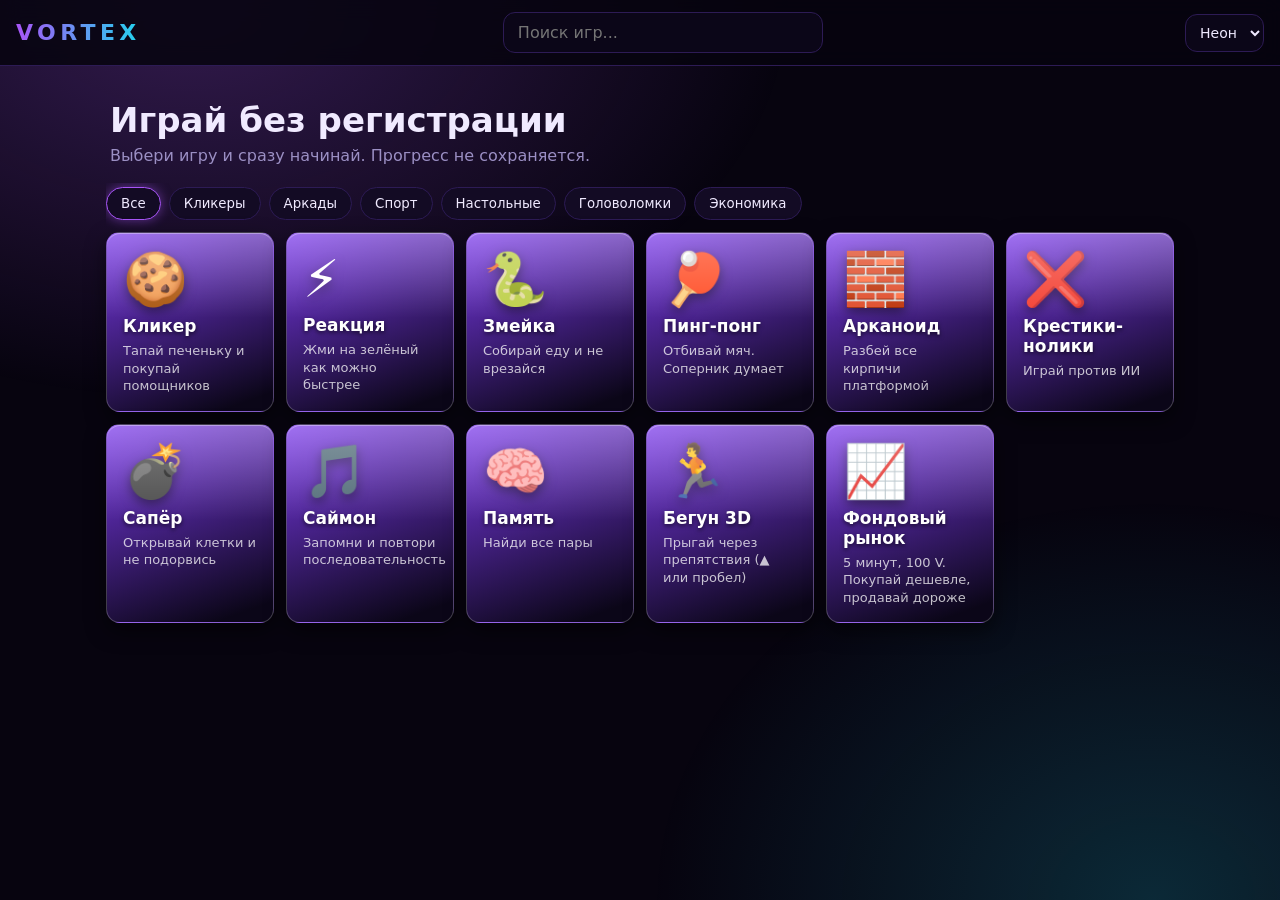
==== index.html @ 134f04fc "Add files via upload" ====
<!DOCTYPE html><html lang="ru"><head><meta charset="utf-8">
<meta name="viewport" content="width=device-width,initial-scale=1,viewport-fit=cover">
<meta name="theme-color" content="#07040f"><title>VORTEX Arcade — игры без регистрации</title>
<link rel="stylesheet" href="style.css"></head>
<body class="theme-neon">
<header class="top">
  <a href="#" class="logo">VORTEX</a>
  <input id="search" type="search" placeholder="Поиск игр..." autocomplete="off">
  <select id="theme" class="sel" title="Стиль"><option value="neon">Неон</option><option value="xbox">Xbox</option><option value="ps2">PS2</option></select>
</header>

<main id="home">
  <div class="hero"><h1>Играй без регистрации</h1><p>Выбери игру и сразу начинай. Прогресс не сохраняется.</p></div>
  <div id="chips" class="chips"></div>
  <div id="grid" class="grid"></div>
</main>

<main id="play" hidden>
  <div class="playbar">
    <a href="#" id="back" class="btn ghost">← Все игры</a>
    <h2 id="ptitle"></h2>
    <button id="fs" class="btn ghost" title="На весь экран">⛶</button>
  </div>
  <div id="stage" class="stage"></div>
</main>

<script src="games.js"></script>
<script src="app.js"></script>
</body></html>
---- style.css ----
:root{--bg:#07040f;--card:#130b24;--line:#2d1b55;--tx:#f0eaff;--mut:#9b8fc4;--p:#a855f7;--n:#22d3ee}
*{box-sizing:border-box;margin:0;font-family:system-ui,-apple-system,"Segoe UI",Roboto,sans-serif}
body{background:var(--bg);color:var(--tx);min-height:100vh;padding-bottom:env(safe-area-inset-bottom);overflow-x:hidden}
body::before{content:"";position:fixed;inset:0;z-index:-1;background:radial-gradient(600px 400px at 15% 0,rgba(168,85,247,.28),transparent),radial-gradient(500px 400px at 90% 100%,rgba(34,211,238,.18),transparent);animation:drift 12s ease-in-out infinite alternate}
@keyframes drift{to{transform:scale(1.12) translateY(-20px)}}
[hidden]{display:none!important}
.top{position:sticky;top:0;z-index:5;display:flex;gap:12px;align-items:center;justify-content:space-between;padding:12px 16px;background:rgba(7,4,15,.85);backdrop-filter:blur(10px);border-bottom:1px solid var(--line)}
.logo{font-weight:900;letter-spacing:.2em;font-size:22px;text-decoration:none;background:linear-gradient(90deg,var(--p),var(--n));-webkit-background-clip:text;background-clip:text;color:transparent}
#search{flex:1;max-width:320px;padding:10px 14px;background:#0b0618;border:1px solid var(--line);border-radius:12px;color:var(--tx);font-size:16px}
#search:focus{outline:none;border-color:var(--n);box-shadow:0 0 10px var(--n)}
main{padding:16px;max-width:1100px;margin:auto;animation:in .35s}
@keyframes in{from{opacity:0;transform:translateY(8px)}}
.hero{padding:18px 4px}.hero h1{font-size:clamp(22px,4vw,34px)}.hero p{color:var(--mut);margin-top:6px}
.chips{display:flex;gap:8px;overflow-x:auto;padding:4px 0 12px}
.chip{white-space:nowrap;padding:8px 14px;border-radius:99px;border:1px solid var(--line);background:var(--card);color:var(--tx);cursor:pointer;transition:.2s}
.chip.on,.chip:hover{border-color:var(--p);box-shadow:0 0 12px rgba(168,85,247,.5)}
.grid{display:grid;grid-template-columns:repeat(auto-fill,minmax(160px,1fr));gap:12px}
.card{position:relative;overflow:hidden;display:flex;flex-direction:column;gap:6px;min-height:150px;padding:16px;text-decoration:none;color:#fff;background:linear-gradient(160deg,var(--c,#7c3aed) 0%,#0b0618 92%);border:1px solid rgba(255,255,255,.22);border-radius:14px;box-shadow:inset 0 1px 0 rgba(255,255,255,.35),0 8px 20px rgba(0,0,0,.55);transition:transform .2s,box-shadow .2s;animation:in .4s both}.card::after{content:"";position:absolute;left:0;right:0;top:0;height:48%;background:linear-gradient(rgba(255,255,255,.28),rgba(255,255,255,0));pointer-events:none}.card:hover{transform:translateY(-6px) scale(1.03);box-shadow:inset 0 1px 0 rgba(255,255,255,.45),0 14px 30px var(--c,#7c3aed)}.card b{font-size:17px;text-shadow:0 2px 4px rgba(0,0,0,.6)}.cookie-wrap{position:relative;height:200px;width:100%;display:flex;align-items:center;justify-content:center}.cookie{font-size:130px;line-height:1;background:none;border:0;cursor:pointer;transition:transform .1s;filter:drop-shadow(0 10px 18px rgba(217,119,6,.55));-webkit-tap-highlight-color:transparent}.cookie.bump{transform:scale(.88) rotate(-6deg)}.float{position:absolute;top:18px;color:#fbbf24;font-weight:900;font-size:22px;text-shadow:0 2px 6px #000;animation:fl .7s forwards;pointer-events:none}@keyframes fl{to{transform:translateY(-70px);opacity:0}}.mstats{font-size:14px;color:var(--tx);text-align:center;background:#0b0618;border:1px solid var(--line);border-radius:10px;padding:8px 12px;max-width:100%}
.card:hover{transform:translateY(-4px);border-color:var(--p);box-shadow:0 8px 24px rgba(168,85,247,.35)}
.card .emo{font-size:52px;filter:drop-shadow(0 4px 6px rgba(0,0,0,.5))}.card small{color:rgba(255,255,255,.75);font-size:13px;line-height:1.35}
.playbar{display:flex;align-items:center;justify-content:space-between;gap:10px;margin-bottom:12px}
.playbar h2{font-size:20px;text-align:center;flex:1}
.btn{display:inline-block;padding:9px 14px;border-radius:12px;border:0;font-weight:700;cursor:pointer;text-decoration:none;color:#fff;background:linear-gradient(90deg,var(--p),var(--n))}
.btn.ghost{background:none;border:1px solid var(--p);color:var(--tx)}
.stage{display:flex;flex-direction:column;align-items:center;gap:12px;padding:16px;background:var(--card);border:1px solid var(--line);border-radius:18px;min-height:420px}
.stage:fullscreen{border-radius:0;justify-content:center;background:var(--bg)}
.cv{max-width:100%;height:auto;border-radius:12px;border:1px solid var(--line);touch-action:none;background:#0b0618}
.gbox{width:100%}
.gmsg{color:var(--mut);text-align:center;min-height:22px}
.gbtn{padding:10px 16px;border-radius:12px;border:1px solid var(--p);background:var(--card);color:var(--tx);font-weight:700;cursor:pointer}
.gbtn.big{padding:30px 50px;font-size:24px;background:linear-gradient(90deg,var(--p),var(--n));border:0;color:#fff}
.gbtn:disabled{opacity:.45;cursor:default}
.row{display:flex;gap:10px;flex-wrap:wrap;justify-content:center}
.pad{display:grid;grid-template-columns:repeat(3,56px);grid-template-rows:repeat(2,56px);gap:6px;justify-content:center;touch-action:none;user-select:none}
.pbtn{border-radius:14px;border:1px solid var(--p);background:#1b0f33;color:var(--tx);font-size:20px;cursor:pointer}
.pb-up{grid-column:2;grid-row:1}.pb-left{grid-column:1;grid-row:2}.pb-down{grid-column:2;grid-row:2}.pb-right{grid-column:3;grid-row:2}
.pbtn:active{background:var(--p)}
.pad2{height:200px;width:100%;max-width:420px;border-radius:18px;display:grid;place-items:center;font-size:22px;font-weight:800;cursor:pointer;background:#2a1b4d;user-select:none}
.pad2.wait{background:#7a1d3b}.pad2.go{background:#16a34a;box-shadow:0 0 30px #16a34a}
.ttt{display:grid;grid-template-columns:repeat(3,90px);gap:8px}
.cell{height:90px;font-size:44px;font-weight:900;border-radius:14px;border:1px solid var(--line);background:#1b0f33;color:var(--tx);cursor:pointer}
.cell.x{color:var(--n);text-shadow:0 0 10px var(--n)}.cell.o{color:var(--p);text-shadow:0 0 10px var(--p)}
.mboard{display:grid;gap:4px;width:100%;max-width:360px}
.mcell{aspect-ratio:1;border-radius:8px;border:1px solid var(--line);background:#2a1b4d;color:var(--tx);font-weight:800;cursor:pointer;font-size:clamp(12px,3vw,18px)}
.mcell.open{background:#130b24}
.simon{display:grid;grid-template-columns:1fr 1fr;gap:12px;width:260px;max-width:100%}
.spad{height:120px;border-radius:18px;border:0;opacity:.45;cursor:pointer;transition:opacity .15s,transform .15s}
.spad.lit{opacity:1;transform:scale(1.04);box-shadow:0 0 24px currentColor}
.mem{display:grid;grid-template-columns:repeat(4,1fr);gap:8px;width:100%;max-width:380px}
.mcard{aspect-ratio:1;font-size:28px;border-radius:12px;border:1px solid var(--line);background:#1b0f33;color:var(--tx);cursor:pointer;transition:transform .3s}
.mcard.up{background:#2a1b4d;border-color:var(--n)}.mcard.done{opacity:.4}
@media(max-width:600px){.top{flex-wrap:wrap}#search{max-width:none;width:100%}.playbar h2{font-size:16px}}
@media(prefers-reduced-motion:reduce){*,body::before{animation:none!important;transition:none!important}}

/* Печенька */
.cookie-wrap{position:relative;display:grid;place-items:center;height:260px;width:100%}
.cookie{width:min(200px,60vw);height:min(200px,60vw);border-radius:50%;border:0;font-size:min(150px,44vw);line-height:1;cursor:pointer;
  background:radial-gradient(circle at 35% 30%,#fbd38d,#b45309 75%);box-shadow:0 0 40px rgba(251,191,36,.35),inset -12px -16px 0 rgba(0,0,0,.18);transition:transform .08s}
.cookie:active,.cookie.hit{transform:scale(.92)}
.plus{position:absolute;color:#fde68a;font-weight:900;font-size:22px;pointer-events:none;transform:translate(-50%,-50%);animation:floatup .7s forwards;text-shadow:0 0 8px #f59e0b}
@keyframes floatup{to{transform:translate(-50%,-140%);opacity:0}}
.gbtn.big2{padding:14px 26px;font-size:18px;background:linear-gradient(90deg,var(--p),var(--n));border:0;color:#fff}
/* Тема Xbox */
body.theme-xbox{--bg:#0d1117;--card:#1b1f24;--line:#2a3139;--p:#107c10;--n:#9bf00b;--tx:#ffffff;--mut:#9aa4ad}
body.theme-xbox::before{background:radial-gradient(600px 400px at 15% 0,rgba(16,124,16,.35),transparent)}
body.theme-xbox .card{border-radius:6px;border-top:3px solid var(--n)}
body.theme-xbox .logo{background:none;-webkit-text-fill-color:#9bf00b;color:#9bf00b}
body.theme-xbox .card .emo{filter:drop-shadow(0 0 6px rgba(155,240,11,.5))}
/* Тема PS2 */
body.theme-ps2{--bg:#0a1a40;--card:#13306b;--line:#3d6fd1;--p:#3b82f6;--n:#93c5fd;--tx:#ffffff;--mut:#b6c8ef}
body.theme-ps2::before{background:linear-gradient(180deg,rgba(59,130,246,.35),transparent 60%)}
body.theme-ps2 .card{background:linear-gradient(180deg,#1d4ed8,#0b2e7a);border:1px solid #93c5fd;border-radius:10px;box-shadow:inset 0 1px 0 rgba(255,255,255,.35)}
body.theme-ps2 .top{background:linear-gradient(180deg,#1e3a8a,#0a1a40)}
body.theme-ps2 .stage{background:linear-gradient(180deg,#1d4ed8,#0b2e7a)}
body.theme-ps2 .logo{background:linear-gradient(180deg,#ffffff,#93c5fd);-webkit-background-clip:text;background-clip:text}
.sel{padding:9px 10px;border-radius:12px;border:1px solid var(--line);background:#0b0618;color:var(--tx);font-size:14px}
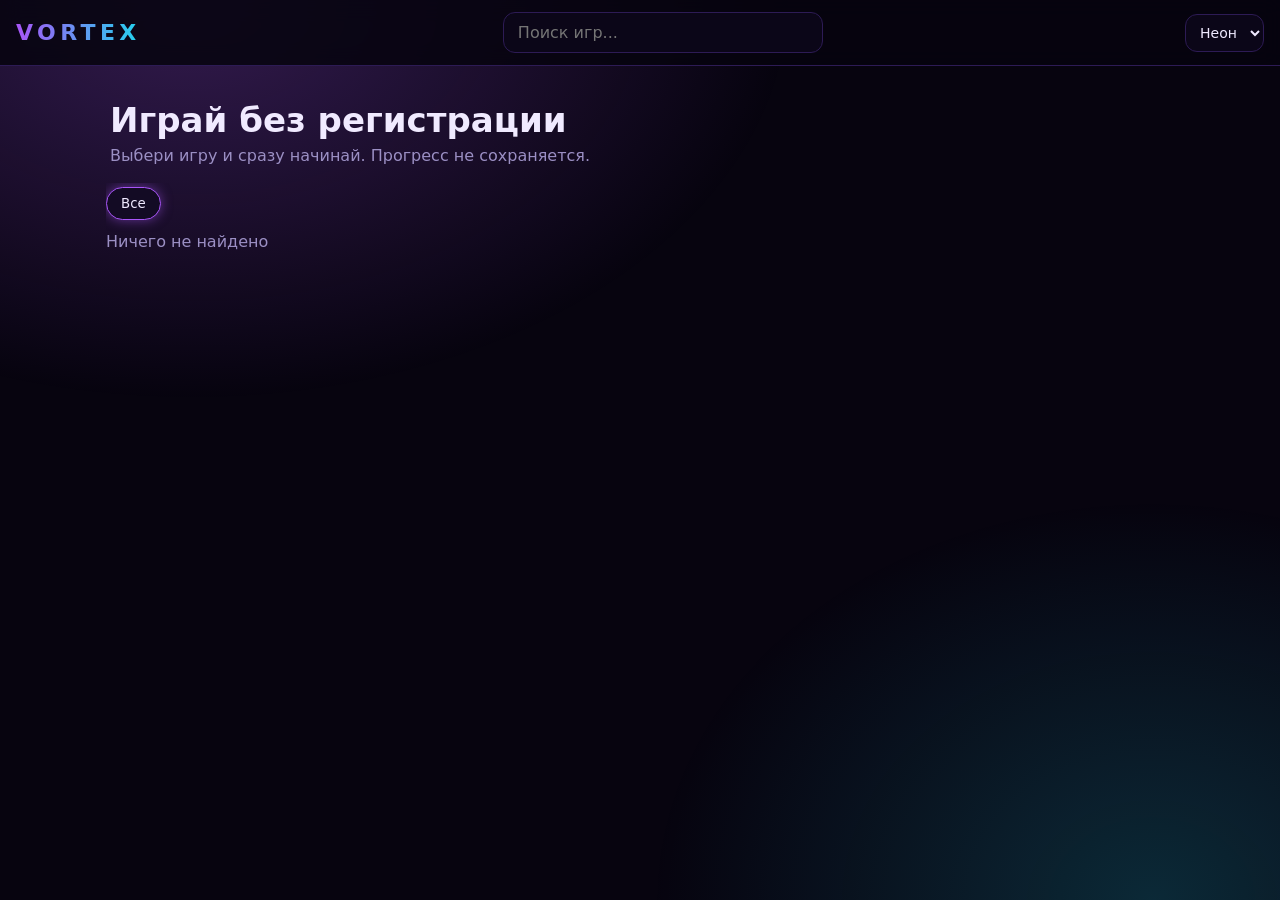
==== commit 620090f9: "Add files via upload" ====
--- a/index.html
+++ b/index.html
@@ -24,6 +24,6 @@
   <div id="stage" class="stage"></div>
 </main>
 
-<script src="games.js"></script>
+<script src="lib.js"></script>
 <script src="app.js"></script>
 </body></html>
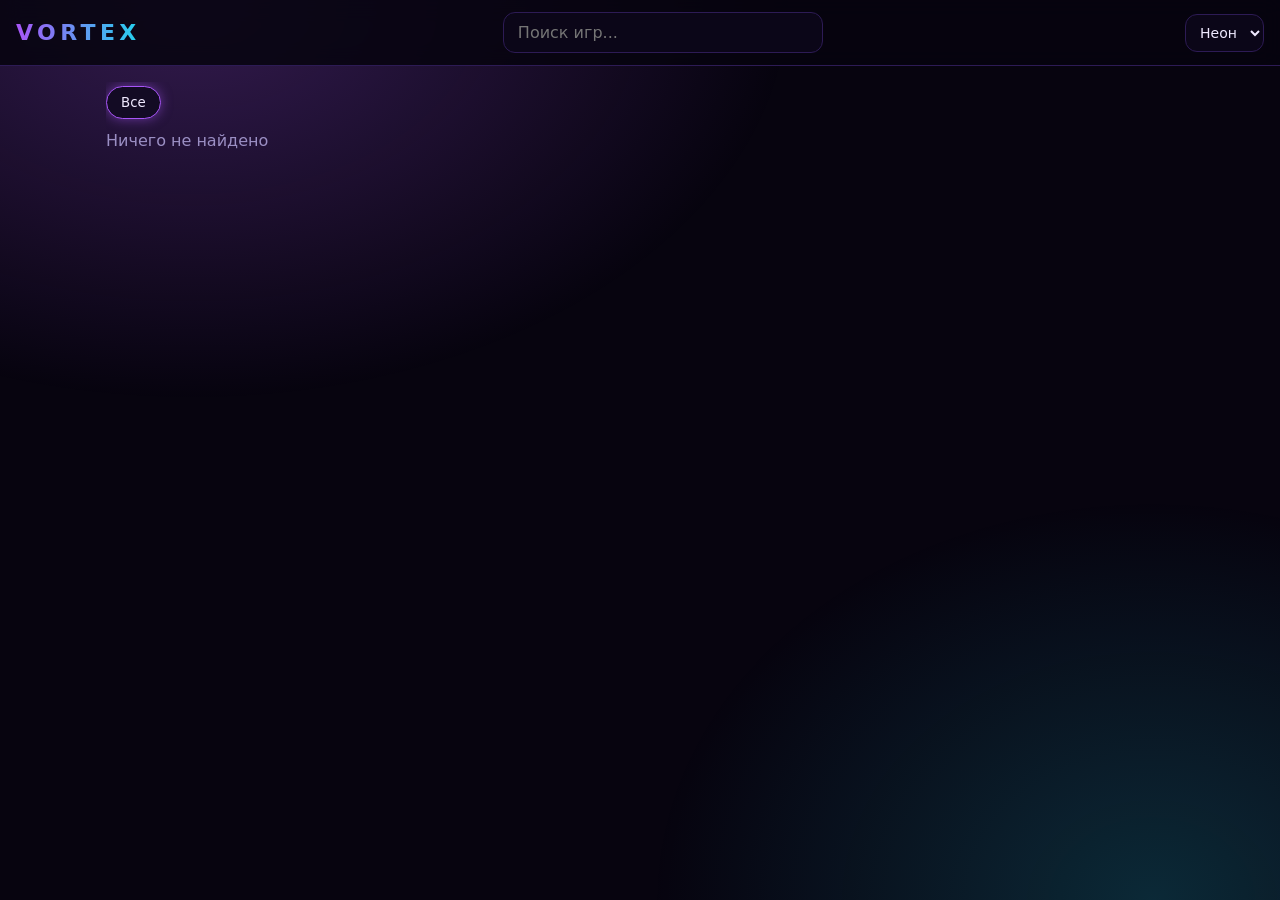
==== commit e694029f: "Add files via upload" ====
--- a/index.html
+++ b/index.html
@@ -10,7 +10,6 @@
 </header>
 
 <main id="home">
-  <div class="hero"><h1>Играй без регистрации</h1><p>Выбери игру и сразу начинай. Прогресс не сохраняется.</p></div>
   <div id="chips" class="chips"></div>
   <div id="grid" class="grid"></div>
 </main>
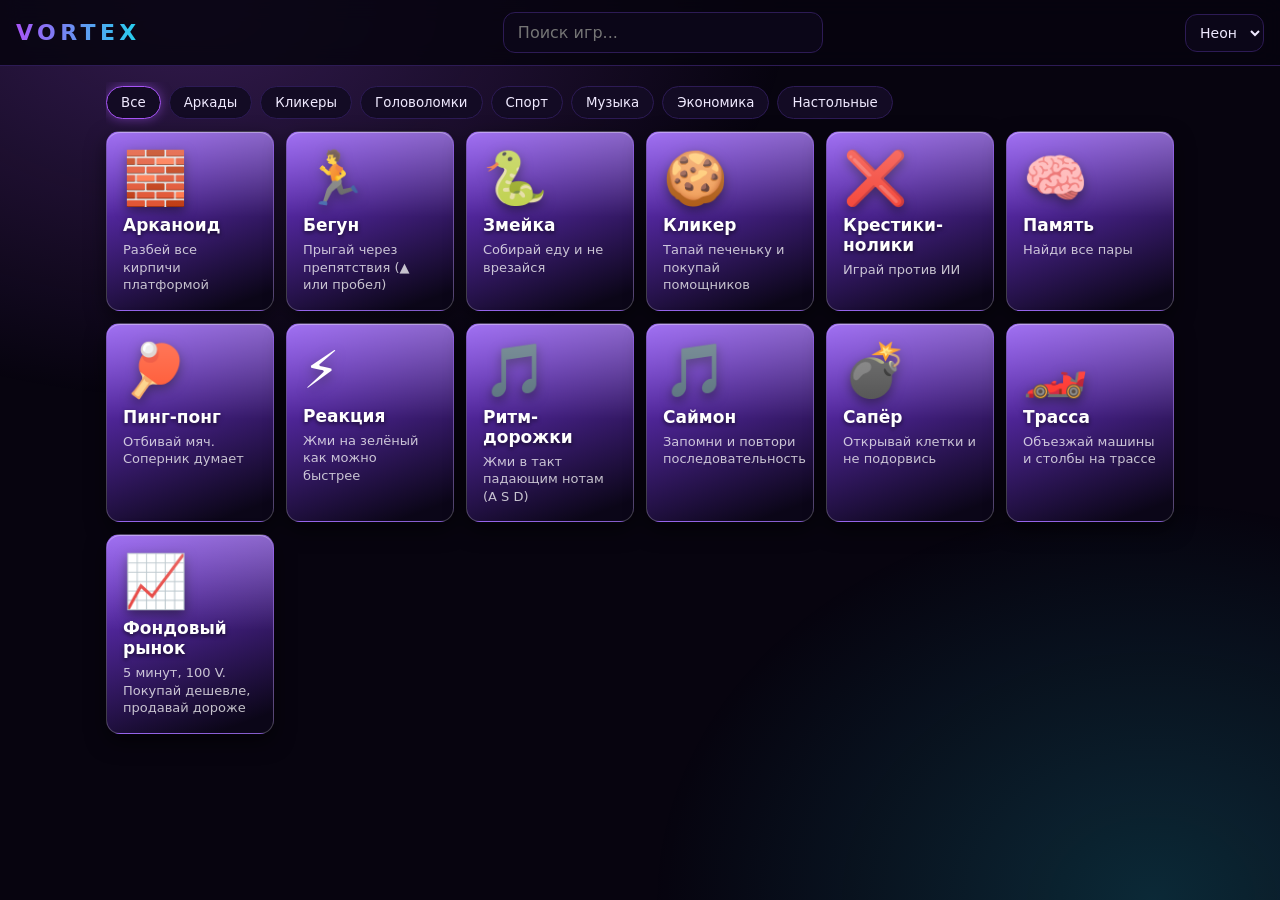
==== commit e29bac0b: "Add files via upload" ====
--- a/index.html
+++ b/index.html
@@ -1,7 +1,85 @@
 <!DOCTYPE html><html lang="ru"><head><meta charset="utf-8">
 <meta name="viewport" content="width=device-width,initial-scale=1,viewport-fit=cover">
 <meta name="theme-color" content="#07040f"><title>VORTEX Arcade — игры без регистрации</title>
-<link rel="stylesheet" href="style.css"></head>
+<style>
+:root{--bg:#07040f;--card:#130b24;--line:#2d1b55;--tx:#f0eaff;--mut:#9b8fc4;--p:#a855f7;--n:#22d3ee}
+*{box-sizing:border-box;margin:0;font-family:system-ui,-apple-system,"Segoe UI",Roboto,sans-serif}
+body{background:var(--bg);color:var(--tx);min-height:100vh;padding-bottom:env(safe-area-inset-bottom);overflow-x:hidden}
+body::before{content:"";position:fixed;inset:0;z-index:-1;background:radial-gradient(600px 400px at 15% 0,rgba(168,85,247,.28),transparent),radial-gradient(500px 400px at 90% 100%,rgba(34,211,238,.18),transparent);animation:drift 12s ease-in-out infinite alternate}
+@keyframes drift{to{transform:scale(1.12) translateY(-20px)}}
+[hidden]{display:none!important}
+.top{position:sticky;top:0;z-index:5;display:flex;gap:12px;align-items:center;justify-content:space-between;padding:12px 16px;background:rgba(7,4,15,.85);backdrop-filter:blur(10px);border-bottom:1px solid var(--line)}
+.logo{font-weight:900;letter-spacing:.2em;font-size:22px;text-decoration:none;background:linear-gradient(90deg,var(--p),var(--n));-webkit-background-clip:text;background-clip:text;color:transparent}
+#search{flex:1;max-width:320px;padding:10px 14px;background:#0b0618;border:1px solid var(--line);border-radius:12px;color:var(--tx);font-size:16px}
+#search:focus{outline:none;border-color:var(--n);box-shadow:0 0 10px var(--n)}
+main{padding:16px;max-width:1100px;margin:auto;animation:in .35s}
+@keyframes in{from{opacity:0;transform:translateY(8px)}}
+.hero{padding:18px 4px}.hero h1{font-size:clamp(22px,4vw,34px)}.hero p{color:var(--mut);margin-top:6px}
+.chips{display:flex;gap:8px;overflow-x:auto;padding:4px 0 12px}
+.chip{white-space:nowrap;padding:8px 14px;border-radius:99px;border:1px solid var(--line);background:var(--card);color:var(--tx);cursor:pointer;transition:.2s}
+.chip.on,.chip:hover{border-color:var(--p);box-shadow:0 0 12px rgba(168,85,247,.5)}
+.grid{display:grid;grid-template-columns:repeat(auto-fill,minmax(160px,1fr));gap:12px}
+.card{position:relative;overflow:hidden;display:flex;flex-direction:column;gap:6px;min-height:150px;padding:16px;text-decoration:none;color:#fff;background:linear-gradient(160deg,var(--c,#7c3aed) 0%,#0b0618 92%);border:1px solid rgba(255,255,255,.22);border-radius:14px;box-shadow:inset 0 1px 0 rgba(255,255,255,.35),0 8px 20px rgba(0,0,0,.55);transition:transform .2s,box-shadow .2s;animation:in .4s both}.card::after{content:"";position:absolute;left:0;right:0;top:0;height:48%;background:linear-gradient(rgba(255,255,255,.28),rgba(255,255,255,0));pointer-events:none}.card:hover{transform:translateY(-6px) scale(1.03);box-shadow:inset 0 1px 0 rgba(255,255,255,.45),0 14px 30px var(--c,#7c3aed)}.card b{font-size:17px;text-shadow:0 2px 4px rgba(0,0,0,.6)}.cookie-wrap{position:relative;height:200px;width:100%;display:flex;align-items:center;justify-content:center}.cookie{font-size:130px;line-height:1;background:none;border:0;cursor:pointer;transition:transform .1s;filter:drop-shadow(0 10px 18px rgba(217,119,6,.55));-webkit-tap-highlight-color:transparent}.cookie.bump{transform:scale(.88) rotate(-6deg)}.float{position:absolute;top:18px;color:#fbbf24;font-weight:900;font-size:22px;text-shadow:0 2px 6px #000;animation:fl .7s forwards;pointer-events:none}@keyframes fl{to{transform:translateY(-70px);opacity:0}}.mstats{font-size:14px;color:var(--tx);text-align:center;background:#0b0618;border:1px solid var(--line);border-radius:10px;padding:8px 12px;max-width:100%}
+.card:hover{transform:translateY(-4px);border-color:var(--p);box-shadow:0 8px 24px rgba(168,85,247,.35)}
+.card .emo{font-size:52px;filter:drop-shadow(0 4px 6px rgba(0,0,0,.5))}.card small{color:rgba(255,255,255,.75);font-size:13px;line-height:1.35}
+.playbar{display:flex;align-items:center;justify-content:space-between;gap:10px;margin-bottom:12px}
+.playbar h2{font-size:20px;text-align:center;flex:1}
+.btn{display:inline-block;padding:9px 14px;border-radius:12px;border:0;font-weight:700;cursor:pointer;text-decoration:none;color:#fff;background:linear-gradient(90deg,var(--p),var(--n))}
+.btn.ghost{background:none;border:1px solid var(--p);color:var(--tx)}
+.stage{display:flex;flex-direction:column;align-items:center;gap:12px;padding:16px;background:var(--card);border:1px solid var(--line);border-radius:18px;min-height:420px}
+.stage:fullscreen{border-radius:0;justify-content:center;background:var(--bg)}
+.cv{max-width:100%;height:auto;border-radius:12px;border:1px solid var(--line);touch-action:none;background:#0b0618}
+.gbox{width:100%}
+.gmsg{color:var(--mut);text-align:center;min-height:22px}
+.gbtn{padding:10px 16px;border-radius:12px;border:1px solid var(--p);background:var(--card);color:var(--tx);font-weight:700;cursor:pointer}
+.gbtn.big{padding:30px 50px;font-size:24px;background:linear-gradient(90deg,var(--p),var(--n));border:0;color:#fff}
+.gbtn:disabled{opacity:.45;cursor:default}
+.row{display:flex;gap:10px;flex-wrap:wrap;justify-content:center}
+.pad{display:grid;grid-template-columns:repeat(3,56px);grid-template-rows:repeat(2,56px);gap:6px;justify-content:center;touch-action:none;user-select:none}
+.pbtn{border-radius:14px;border:1px solid var(--p);background:#1b0f33;color:var(--tx);font-size:20px;cursor:pointer}
+.pb-up{grid-column:2;grid-row:1}.pb-left{grid-column:1;grid-row:2}.pb-down{grid-column:2;grid-row:2}.pb-right{grid-column:3;grid-row:2}
+.pbtn:active{background:var(--p)}
+.pad2{height:200px;width:100%;max-width:420px;border-radius:18px;display:grid;place-items:center;font-size:22px;font-weight:800;cursor:pointer;background:#2a1b4d;user-select:none}
+.pad2.wait{background:#7a1d3b}.pad2.go{background:#16a34a;box-shadow:0 0 30px #16a34a}
+.ttt{display:grid;grid-template-columns:repeat(3,90px);gap:8px}
+.cell{height:90px;font-size:44px;font-weight:900;border-radius:14px;border:1px solid var(--line);background:#1b0f33;color:var(--tx);cursor:pointer}
+.cell.x{color:var(--n);text-shadow:0 0 10px var(--n)}.cell.o{color:var(--p);text-shadow:0 0 10px var(--p)}
+.mboard{display:grid;gap:4px;width:100%;max-width:360px}
+.mcell{aspect-ratio:1;border-radius:8px;border:1px solid var(--line);background:#2a1b4d;color:var(--tx);font-weight:800;cursor:pointer;font-size:clamp(12px,3vw,18px)}
+.mcell.open{background:#130b24}
+.simon{display:grid;grid-template-columns:1fr 1fr;gap:12px;width:260px;max-width:100%}
+.spad{height:120px;border-radius:18px;border:0;opacity:.45;cursor:pointer;transition:opacity .15s,transform .15s}
+.spad.lit{opacity:1;transform:scale(1.04);box-shadow:0 0 24px currentColor}
+.mem{display:grid;grid-template-columns:repeat(4,1fr);gap:8px;width:100%;max-width:380px}
+.mcard{aspect-ratio:1;font-size:28px;border-radius:12px;border:1px solid var(--line);background:#1b0f33;color:var(--tx);cursor:pointer;transition:transform .3s}
+.mcard.up{background:#2a1b4d;border-color:var(--n)}.mcard.done{opacity:.4}
+@media(max-width:600px){.top{flex-wrap:wrap}#search{max-width:none;width:100%}.playbar h2{font-size:16px}}
+@media(prefers-reduced-motion:reduce){*,body::before{animation:none!important;transition:none!important}}
+
+/* Печенька */
+.cookie-wrap{position:relative;display:grid;place-items:center;height:260px;width:100%}
+.cookie{width:min(200px,60vw);height:min(200px,60vw);border-radius:50%;border:0;font-size:min(150px,44vw);line-height:1;cursor:pointer;
+  background:radial-gradient(circle at 35% 30%,#fbd38d,#b45309 75%);box-shadow:0 0 40px rgba(251,191,36,.35),inset -12px -16px 0 rgba(0,0,0,.18);transition:transform .08s}
+.cookie:active,.cookie.hit{transform:scale(.92)}
+.plus{position:absolute;color:#fde68a;font-weight:900;font-size:22px;pointer-events:none;transform:translate(-50%,-50%);animation:floatup .7s forwards;text-shadow:0 0 8px #f59e0b}
+@keyframes floatup{to{transform:translate(-50%,-140%);opacity:0}}
+.gbtn.big2{padding:14px 26px;font-size:18px;background:linear-gradient(90deg,var(--p),var(--n));border:0;color:#fff}
+/* Тема Xbox */
+body.theme-xbox{--bg:#0d1117;--card:#1b1f24;--line:#2a3139;--p:#107c10;--n:#9bf00b;--tx:#ffffff;--mut:#9aa4ad}
+body.theme-xbox::before{background:radial-gradient(600px 400px at 15% 0,rgba(16,124,16,.35),transparent)}
+body.theme-xbox .card{border-radius:6px;border-top:3px solid var(--n)}
+body.theme-xbox .logo{background:none;-webkit-text-fill-color:#9bf00b;color:#9bf00b}
+body.theme-xbox .card .emo{filter:drop-shadow(0 0 6px rgba(155,240,11,.5))}
+/* Тема PS2 */
+body.theme-ps2{--bg:#0a1a40;--card:#13306b;--line:#3d6fd1;--p:#3b82f6;--n:#93c5fd;--tx:#ffffff;--mut:#b6c8ef}
+body.theme-ps2::before{background:linear-gradient(180deg,rgba(59,130,246,.35),transparent 60%)}
+body.theme-ps2 .card{background:linear-gradient(180deg,#1d4ed8,#0b2e7a);border:1px solid #93c5fd;border-radius:10px;box-shadow:inset 0 1px 0 rgba(255,255,255,.35)}
+body.theme-ps2 .top{background:linear-gradient(180deg,#1e3a8a,#0a1a40)}
+body.theme-ps2 .stage{background:linear-gradient(180deg,#1d4ed8,#0b2e7a)}
+body.theme-ps2 .logo{background:linear-gradient(180deg,#ffffff,#93c5fd);-webkit-background-clip:text;background-clip:text}
+.sel{padding:9px 10px;border-radius:12px;border:1px solid var(--line);background:#0b0618;color:var(--tx);font-size:14px}
+
+</style></head>
 <body class="theme-neon">
 <header class="top">
   <a href="#" class="logo">VORTEX</a>
@@ -23,6 +101,700 @@
   <div id="stage" class="stage"></div>
 </main>
 
-<script src="lib.js"></script>
-<script src="app.js"></script>
+<script>window.BUNDLED=true;</script>
+<script>
+// Общие функции для всех игр. Не редактируй без нужды.
+// Каждая игра в папке games/ вызывает registerGame(id, описание).
+const rnd=n=>Math.floor(Math.random()*n);
+const clamp=(v,a,b)=>Math.max(a,Math.min(b,v));
+function cv(el,w,h){const c=document.createElement('canvas');c.width=w;c.height=h;c.className='cv';el.appendChild(c);return c}
+function btn(parent,text,fn,cls=''){const b=document.createElement('button');b.className='gbtn '+cls;b.textContent=text;b.onclick=fn;parent.appendChild(b);return b}
+function msg(el,text){const m=document.createElement('div');m.className='gmsg';m.textContent=text;el.appendChild(m);return m}
+function row(el){const r=document.createElement('div');r.className='row';el.appendChild(r);return r}
+// Управление. allowed задаёт только нужные стрелки: остальные не показываются и не перехватываются.
+// cb(kind, pressed): kind = up|down|left|right
+function controls(el,cb,allowed=['up','down','left','right']){
+  const map={ArrowUp:'up',w:'up',W:'up',' ':'up',ArrowDown:'down',s:'down',S:'down',ArrowLeft:'left',a:'left',A:'left',ArrowRight:'right',d:'right',D:'right'};
+  const lab={up:'▲',left:'◀',right:'▶',down:'▼'};
+  const ok=k=>allowed.includes(k);
+  const kd=e=>{const k=map[e.key];if(k&&ok(k)){e.preventDefault();cb(k,true)}};
+  const ku=e=>{const k=map[e.key];if(k&&ok(k))cb(k,false)};
+  addEventListener('keydown',kd);addEventListener('keyup',ku);
+  const p=document.createElement('div');p.className='pad';
+  allowed.forEach(k=>{const b=document.createElement('button');b.className='pbtn pb-'+k;b.textContent=lab[k];
+    b.onpointerdown=e=>{e.preventDefault();cb(k,true)};
+    const off=()=>cb(k,false);b.onpointerup=off;b.onpointerleave=off;b.onpointercancel=off;p.appendChild(b)});
+  el.appendChild(p);
+  return()=>{removeEventListener('keydown',kd);removeEventListener('keyup',ku)};
+}
+
+
+const GAMES={};
+function registerGame(id,g){GAMES[id]=g}
+
+</script>
+<script>
+// Игра «Арканоид». Файл появится на сайте сам, как только лежит в папке games/.
+// Функции rnd, cv, btn, msg, row, controls и registerGame берутся из lib.js.
+registerGame('breakout', {title:'Арканоид',cat:'Аркады',emoji:'🧱',desc:'Разбей все кирпичи платформой',start(el){
+  const W=400,H=300,PW=70,bw=46,bh=16,gap=4,rows=5,cols=8;
+  const c=cv(el,W,H),g=c.getContext('2d');c.style.touchAction='none';
+  let bricks,px,ball,lives,score,state='wait';
+  const hold={l:false,r:false};
+  const reset=()=>{bricks=[];for(let r=0;r<rows;r++)for(let k=0;k<cols;k++)bricks.push({x:k*(bw+gap)+12,y:r*(bh+gap)+40,a:true,hue:r*50});
+    px=W/2-PW/2;ball={x:W/2,y:H-60,vx:3,vy:-3};lives=3;score=0;state='play'};
+  reset();state='wait';
+  const ctl=controls(el,(k,on)=>{
+    if(k==='left')hold.l=on;if(k==='right')hold.r=on;
+    if(on&&(k==='left'||k==='right')){if(state==='wait')state='play';else if(state!=='play')reset()}
+  },['left','right']);
+  c.onpointermove=e=>{const r=c.getBoundingClientRect();px=(e.clientX-r.left)*W/r.width-PW/2;if(state==='wait')state='play'};
+  const draw=()=>{
+    g.fillStyle='#0b0618';g.fillRect(0,0,W,H);
+    bricks.forEach(b=>{if(!b.a)return;g.fillStyle=`hsl(${b.hue},80%,60%)`;g.fillRect(b.x,b.y,bw,bh)});
+    g.fillStyle='#22d3ee';g.fillRect(px,H-30,PW,10);
+    g.fillStyle='#fff';g.beginPath();g.arc(ball.x,ball.y,6,0,7);g.fill();
+    g.font='14px sans-serif';g.fillText(`Очки: ${score}  Жизни: ${lives}`,8,H-8);
+    if(state!=='play'){g.fillStyle='rgba(0,0,0,.6)';g.fillRect(0,0,W,H);g.fillStyle='#fff';g.textAlign='center';g.font='bold 18px sans-serif';
+      const txt=state==='wait'?'Двигай мышью или стрелкой':state==='won'?'Победа! Жми стрелку для новой игры':'Проигрыш. Жми стрелку для новой игры';
+      g.fillText(txt,W/2,H/2);g.textAlign='left'}
+  };
+  const t=setInterval(()=>{
+    if(state!=='play'){draw();return}
+    if(hold.l)px-=6;if(hold.r)px+=6;px=clamp(px,0,W-PW);
+    ball.x+=ball.vx;ball.y+=ball.vy;
+    if(ball.x<5||ball.x>W-5)ball.vx*=-1;
+    if(ball.y<5)ball.vy*=-1;
+    if(ball.vy>0&&ball.y>H-38&&ball.y<H-24&&ball.x>px&&ball.x<px+PW){
+      ball.vy*=-1;ball.vx=clamp((ball.x-(px+PW/2))/8,-6,6)}
+    for(const b of bricks){
+      if(b.a&&ball.x>b.x&&ball.x<b.x+bw&&ball.y>b.y&&ball.y<b.y+bh){b.a=false;ball.vy*=-1;score+=10;break}
+    }
+    if(ball.y>H){lives--;if(lives<=0)state='lost';else ball={x:px+PW/2,y:H-60,vx:3,vy:-3}}
+    if(bricks.every(b=>!b.a))state='won';
+    draw();
+  },16);
+  draw();
+  return()=>{clearInterval(t);ctl();c.onpointermove=null};
+}});
+
+// Игра «Кликер». Файл появится на сайте сам, как только лежит в папке games/.
+// Функции rnd, cv, btn, msg, row, controls и registerGame берутся из lib.js.
+registerGame('clicker', {title:'Кликер',cat:'Кликеры',emoji:'🍪',desc:'Тапай печеньку и покупай помощников',start(el){
+  let n=0,cursors=0,grandma=0;const cur={cost:15,per:1},gma={cost:100,per:8};
+  const info=msg(el,'');
+  const wrap=document.createElement('div');wrap.className='cookie-wrap';el.appendChild(wrap);
+  const ck=document.createElement('button');ck.className='cookie';ck.textContent='🍪';wrap.appendChild(ck);
+  const tap=e=>{
+    n++;ck.classList.remove('hit');void ck.offsetWidth;ck.classList.add('hit');
+    const r=wrap.getBoundingClientRect();const f=document.createElement('span');f.className='plus';f.textContent='+1';
+    f.style.left=((e.clientX||r.left+r.width/2)-r.left)+'px';f.style.top=((e.clientY||r.top+r.height/2)-r.top)+'px';
+    wrap.appendChild(f);setTimeout(()=>f.remove(),700);draw();
+  };
+  ck.onpointerdown=tap;
+  const row1=row(el);
+  const bc=btn(row1,'',()=>{if(n>=cur.cost){n-=cur.cost;cursors++;cur.cost=Math.ceil(cur.cost*1.4);draw()}});
+  const bg=btn(row1,'',()=>{if(n>=gma.cost){n-=gma.cost;grandma++;gma.cost=Math.ceil(gma.cost*1.5);draw()}});
+  const draw=()=>{
+    const perSec=cursors*cur.per+grandma*gma.per;
+    info.textContent=`Печенек: ${n} · В секунду: ${perSec}`;
+    bc.textContent=`👆 Курсор (${cur.cost}) x${cursors}`;bc.disabled=n<cur.cost;
+    bg.textContent=`👵 Бабушка (${gma.cost}) x${grandma}`;bg.disabled=n<gma.cost;
+  };
+  const t=setInterval(()=>{n+=cursors*cur.per+grandma*gma.per;draw()},1000);
+  draw();
+  return()=>clearInterval(t);
+}});
+
+// Трасса: едешь по дороге, объезжаешь машины и столбы стрелками ◀ ▶.
+registerGame('highway', {
+  title:'Трасса', cat:'Аркады', emoji:'🏎️', desc:'Объезжай машины и столбы на трассе',
+  start(el){
+    const W=300,H=480,LW=W/3,PY=H-90,CELL=40;
+    const c=cv(el,W,H),g=c.getContext('2d');
+    const laneX=i=>LW*i+LW/2;
+    let lane,rows,dist,speed,over,nextRow,stripe,lastMove;
+    const reset=()=>{lane=1;rows=[];dist=0;speed=5;over=false;nextRow=0;stripe=0;lastMove=0};
+    reset();
+    const ctl=controls(el,(k,on)=>{
+      if(!on)return;
+      if(over){reset();return}
+      const now=performance.now();
+      if(now-lastMove<120)return;            // защита от залипания клавиши
+      if(k==='left'&&lane>0){lane--;lastMove=now}
+      if(k==='right'&&lane<2){lane++;lastMove=now}
+    },['left','right']);
+    const drawCar=(x,y,color,wind)=>{
+      g.fillStyle=color;g.beginPath();g.roundRect?g.roundRect(x-CELL*0.35,y-CELL/2,CELL*0.7,CELL,6):g.rect(x-CELL*0.35,y-CELL/2,CELL*0.7,CELL);g.fill();
+      g.fillStyle=wind;g.fillRect(x-CELL*0.25,y-CELL*0.3,CELL*0.5,CELL*0.22);
+      g.fillStyle='rgba(0,0,0,.35)';g.fillRect(x-CELL*0.3,y+CELL*0.3,CELL*0.6,4);
+    };
+    const drawPole=(x,y)=>{
+      g.fillStyle='#64748b';g.fillRect(x-5,y-CELL/2,10,CELL);
+      g.fillStyle='#ef4444';g.fillRect(x-5,y-CELL/2,10,8);
+      g.fillStyle='#fde047';g.fillRect(x-5,y-2,10,4);
+    };
+    const draw=()=>{
+      g.fillStyle='#14532d';g.fillRect(0,0,W,H);
+      g.fillStyle='#262631';g.fillRect(0,0,W,H);
+      // обочины
+      g.fillStyle='#e5e7eb';g.fillRect(4,0,4,H);g.fillRect(W-8,0,4,H);
+      // пунктир между полосами
+      g.fillStyle='#facc15';
+      for(let y=-60+stripe;y<H;y+=60){g.fillRect(LW-2,y,4,34);g.fillRect(2*LW-2,y,4,34)}
+      rows.forEach(r=>r.cells.forEach(cell=>{
+        const x=laneX(cell.lane);
+        if(cell.kind==='pole')drawPole(x,r.y);else drawCar(x,r.y,cell.color,'#bae6fd');
+      }));
+      drawCar(laneX(lane),PY,'#ef4444','#fecaca');
+      g.fillStyle='#fff';g.font='bold 16px sans-serif';g.fillText(Math.floor(dist/10)+' м',10,22);
+      if(over){g.fillStyle='rgba(0,0,0,.6)';g.fillRect(0,0,W,H);g.fillStyle='#fff';g.textAlign='center';g.font='bold 18px sans-serif';
+        g.fillText('Авария! Жми ◀ или ▶ для новой',W/2,H/2);g.textAlign='left'}
+    };
+    const colors=['#22c55e','#3b82f6','#f97316','#eab308','#e879f9'];
+    const t=setInterval(()=>{
+      if(over){draw();return}
+      dist+=speed;speed=Math.min(13,5+dist/3000);stripe=(stripe+speed)%60;
+      nextRow-=speed;
+      if(nextRow<=0){
+        // в ряду всегда есть свободная полоса
+        const blocked=Math.random()<0.5?1:2;
+        const lanes=[0,1,2].sort(()=>Math.random()-.5).slice(0,blocked);
+        rows.push({y:-CELL,cells:lanes.map(l=>({lane:l,kind:Math.random()<0.3?'pole':'car',color:colors[rnd(colors.length)]}))});
+        nextRow=CELL*2.6+rnd(60);
+      }
+      rows.forEach(r=>r.y+=speed);
+      rows=rows.filter(r=>r.y<H+CELL);
+      // столкновение: ряд совпадает с полосой игрока в зоне машины
+      if(rows.some(r=>Math.abs(r.y-PY)<CELL*0.8&&r.cells.some(cl=>cl.lane===lane)))over=true;
+      draw();
+    },16);
+    draw();
+    return()=>{clearInterval(t);ctl()};
+  }
+});
+
+// Игра «Память». Файл появится на сайте сам, как только лежит в папке games/.
+// Функции rnd, cv, btn, msg, row, controls и registerGame берутся из lib.js.
+registerGame('memory', {title:'Память',cat:'Головоломки',emoji:'🧠',desc:'Найди все пары',start(el){
+  const E=['🔥','⚡','💎','🎯','🚀','👾','🌙','🧪'];
+  let cards,open=[],found=0,moves=0,lock=false;
+  const info=msg(el,'');
+  const g=document.createElement('div');g.className='mem';el.appendChild(g);
+  const render=()=>{
+    g.innerHTML='';
+    cards.forEach((c,i)=>{const b=document.createElement('button');
+      const show=c.up||c.done;
+      b.className='mcard'+(show?' up':'')+(c.done?' done':'');
+      b.textContent=show?c.v:'?';b.onclick=()=>flip(i);g.appendChild(b)});
+    info.textContent=`Ходы: ${moves} · Пары: ${found}/8`+(found===8?' · Готово!':'');
+  };
+  const flip=i=>{
+    if(lock||cards[i].up||cards[i].done)return;
+    cards[i].up=true;open.push(i);render();
+    if(open.length===2){
+      moves++;lock=true;const[a,b]=open;
+      if(cards[a].v===cards[b].v){cards[a].done=cards[b].done=true;found++;open=[];lock=false;render()}
+      else setTimeout(()=>{cards[a].up=cards[b].up=false;open=[];lock=false;render()},800);
+    }
+  };
+  const init=()=>{cards=[...E,...E].sort(()=>Math.random()-.5).map(v=>({v,up:false,done:false}));open=[];found=0;moves=0;lock=false;render()};
+  init();
+  btn(el,'Заново',init);
+  return()=>{};
+}});
+
+// Игра «Сапёр». Файл появится на сайте сам, как только лежит в папке games/.
+// Функции rnd, cv, btn, msg, row, controls и registerGame берутся из lib.js.
+registerGame('mines', {title:'Сапёр',cat:'Головоломки',emoji:'💣',desc:'Открывай клетки и не подорвись',start(el){
+  const N=8,M=10;let grid,open,flag,over,first,flagMode=false;
+  const info=msg(el,'');
+  const board=document.createElement('div');board.className='mboard';board.style.gridTemplateColumns=`repeat(${N},1fr)`;el.appendChild(board);
+  const place=safe=>{
+    let k=0;while(k<M){const i=rnd(N*N);if(i===safe||grid[i].m)continue;grid[i].m=true;k++}
+    for(let i=0;i<N*N;i++){const r=Math.floor(i/N),c=i%N;let n=0;
+      for(let dr=-1;dr<=1;dr++)for(let dc=-1;dc<=1;dc++){const rr=r+dr,cc=c+dc;if(rr>=0&&cc>=0&&rr<N&&cc<N&&grid[rr*N+cc].m)n++}
+      grid[i].n=n}
+  };
+  const reveal=i=>{
+    if(open[i]||flag[i])return;open[i]=true;
+    if(grid[i].n===0&&!grid[i].m){const r=Math.floor(i/N),c=i%N;
+      for(let dr=-1;dr<=1;dr++)for(let dc=-1;dc<=1;dc++){const rr=r+dr,cc=c+dc;if(rr>=0&&cc>=0&&rr<N&&cc<N)reveal(rr*N+cc)}}
+  };
+  const check=()=>{if(grid.every((c,i)=>c.m||open[i])){over=true;info.textContent='Победа!'}};
+  const render=()=>{
+    board.innerHTML='';
+    for(let i=0;i<N*N;i++){
+      const b=document.createElement('button');b.className='mcell';
+      if(open[i]){b.classList.add('open');if(grid[i].m)b.textContent='💣';else if(grid[i].n)b.textContent=grid[i].n}
+      else if(flag[i])b.textContent='🚩';
+      b.onclick=()=>click(i);
+      b.oncontextmenu=e=>{e.preventDefault();if(over||open[i])return;flag[i]=!flag[i];render()};
+      board.appendChild(b);
+    }
+    if(!over)info.textContent=`Мин: ${M} · Флаг: ${flagMode?'вкл':'выкл'}`;
+  };
+  const click=i=>{
+    if(over)return;
+    if(flagMode){if(!open[i]){flag[i]=!flag[i];render()}return}
+    if(first){place(i);first=false}
+    if(flag[i]||open[i])return;
+    if(grid[i].m){over=true;grid.forEach((c,k)=>{if(c.m)open[k]=true});info.textContent='Бум! Игра окончена';render();return}
+    reveal(i);check();render();
+  };
+  const init=()=>{grid=Array(N*N).fill(0).map(()=>({m:false,n:0}));open=Array(N*N).fill(false);flag=Array(N*N).fill(false);over=false;first=true;render()};
+  const fb=row(el);
+  const flagBtn=btn(fb,'🚩 Флаг: выкл',()=>{flagMode=!flagMode;flagBtn.textContent=`🚩 Флаг: ${flagMode?'вкл':'выкл'}`;render()});
+  btn(fb,'Заново',init);
+  init();
+  return()=>{};
+}});
+
+// Игра «Пинг-понг». Файл появится на сайте сам, как только лежит в папке games/.
+// Функции rnd, cv, btn, msg, row, controls и registerGame берутся из lib.js.
+registerGame('pong', {title:'Пинг-понг',cat:'Спорт',emoji:'🏓',desc:'Отбивай мяч. Соперник думает',start(el){
+  const W=400,H=300,PH=60;const c=cv(el,W,H),g=c.getContext('2d');c.style.touchAction='none';
+  let py=H/2-PH/2,ay=H/2-PH/2,pS=0,aS=0,hold={up:false,down:false},err=0,spd=4;
+  let b={x:W/2,y:H/2,vx:4,vy:3};
+  const serve=d=>{spd=4;b={x:W/2,y:H/2,vx:d*spd,vy:Math.random()<.5?-3:3};err=(Math.random()-.5)*30};
+  // Предсказание: куда прилетит мяч с учётом отскоков от стен
+  const predict=()=>{let x=b.x,y=b.y,vx=b.vx,vy=b.vy;
+    for(let i=0;i<800&&x<W-16;i++){x+=vx;y+=vy;if(y<6){y=12-y;vy=-vy}if(y>H-6){y=2*(H-6)-y;vy=-vy}}
+    return y};
+  const ctl=controls(el,(k,on)=>{if(k==='up')hold.up=on;if(k==='down')hold.down=on},['up','down']);
+  c.onpointermove=e=>{const r=c.getBoundingClientRect();py=(e.clientY-r.top)*H/r.height-PH/2};
+  const draw=()=>{
+    g.fillStyle='#0b0618';g.fillRect(0,0,W,H);
+    g.fillStyle='#2d1b55';for(let y=0;y<H;y+=20)g.fillRect(W/2-1,y,2,10);
+    g.fillStyle='#22d3ee';g.fillRect(8,py,8,PH);
+    g.fillStyle='#a855f7';g.fillRect(W-16,ay,8,PH);
+    g.fillStyle='#fff';g.beginPath();g.arc(b.x,b.y,6,0,7);g.fill();
+    g.font='bold 28px sans-serif';g.textAlign='center';g.fillText(pS+'  :  '+aS,W/2,34);g.textAlign='left';
+  };
+  serve(1);
+  const t=setInterval(()=>{
+    if(hold.up)py-=6;if(hold.down)py+=6;
+    py=clamp(py,0,H-PH);
+    // ИИ: идёт туда, где мяч будет на его стороне, с небольшой ошибкой и ограниченной скоростью
+    const target=b.vx>0?predict()-PH/2+err:H/2-PH/2;
+    ay+=clamp((target-ay)*0.25,-4.6,4.6);ay=clamp(ay,0,H-PH);
+    b.x+=b.vx;b.y+=b.vy;
+    if(b.y<6){b.y=12-b.y;b.vy=-b.vy}
+    if(b.y>H-6){b.y=2*(H-6)-b.y;b.vy=-b.vy}
+    // удар игрока
+    if(b.vx<0&&b.x<16&&b.x>8&&b.y>py-4&&b.y<py+PH+4){
+      spd=Math.min(9,spd*1.05);b.vx=spd;b.x=16;b.vy+=((b.y-(py+PH/2))/PH)*3;err=(Math.random()-.5)*30}
+    // удар компьютера
+    if(b.vx>0&&b.x>W-16&&b.x<W-8&&b.y>ay-4&&b.y<ay+PH+4){
+      spd=Math.min(9,spd*1.05);b.vx=-spd;b.x=W-16;b.vy+=((b.y-(ay+PH/2))/PH)*3}
+    if(b.x<0){aS++;serve(1)}
+    if(b.x>W){pS++;serve(-1)}
+    draw();
+  },16);
+  draw();
+  return()=>{clearInterval(t);ctl();c.onpointermove=null};
+}});
+
+// Игра «Реакция». Файл появится на сайте сам, как только лежит в папке games/.
+// Функции rnd, cv, btn, msg, row, controls и registerGame берутся из lib.js.
+registerGame('reaction', {title:'Реакция',cat:'Аркады',emoji:'⚡',desc:'Жми на зелёный как можно быстрее',start(el){
+  const pad=document.createElement('div');pad.className='pad2';el.appendChild(pad);
+  const res=msg(el,'Пять раундов. Жди зелёного');
+  let times=[],st=0,to=null,round=0,phase='idle',alive=true;
+  const next=()=>{
+    if(!alive)return;
+    if(round>=5){const avg=Math.round(times.reduce((a,b)=>a+b,0)/times.length);
+      res.textContent=`Среднее: ${avg} мс · Лучшее: ${Math.min(...times)} мс`;pad.textContent='Сыграть ещё';pad.className='pad2';phase='end';return}
+    phase='idle';pad.className='pad2 wait';pad.textContent='Жди зелёного...';
+    to=setTimeout(()=>{if(!alive)return;phase='go';pad.className='pad2 go';pad.textContent='ЖМИ!';st=performance.now()},1000+rnd(3000));
+  };
+  pad.onpointerdown=()=>{
+    if(phase==='end'){times=[];round=0;next();return}
+    if(phase==='idle'){clearTimeout(to);res.textContent='Рано! Жди зелёного';next();return}
+    if(phase==='go'){const t=Math.round(performance.now()-st);times.push(t);round++;phase='result';res.textContent=`${t} мс`;setTimeout(next,800)}
+  };
+  next();
+  return()=>{alive=false;clearTimeout(to)};
+}});
+
+// Ритм-дорожки: три дорожки, ноты падают к линии. Жми в такт (клавиши A S D или кнопки внизу).
+registerGame('rhythm', {
+  title:'Ритм-дорожки', cat:'Музыка', emoji:'🎵', desc:'Жми в такт падающим нотам (A S D)',
+  start(el){
+    const W=300,H=460,HIT=H-80,LEAD=1500,SONG=60000,BEAT=60000/110;
+    const c=cv(el,W,H),g=c.getContext('2d');
+    const colors=['#22d3ee','#a855f7','#f472b6'];
+    const info=msg(el,'Нажми «Старт», затем жми A S D или кнопки внизу');
+    let notes=[],t0=0,running=false,score=0,combo=0,best=0,timer=null;
+    let flash=[0,0,0],fx=null,fxT=0;
+    const build=()=>{
+      notes=[];
+      for(let b=2;b*BEAT<SONG;b++){
+        const t=b*BEAT,r=Math.random();
+        if(r<0.5)notes.push({t,lane:rnd(3),hit:false});
+        else if(r<0.72){const a=rnd(3);const bb=(a+1+rnd(2))%3;notes.push({t,lane:a,hit:false},{t,lane:bb,hit:false})}
+        if(Math.random()<0.3)notes.push({t:t+BEAT/2,lane:rnd(3),hit:false});
+      }
+    };
+    const now=()=>performance.now()-t0;
+    const label=(txt)=>{fx=txt;fxT=now()};
+    const judge=lane=>{
+      if(!running)return;
+      flash[lane]=8;
+      const n0=now();let target=null,bd=Infinity;
+      for(const n of notes){if(n.hit||n.lane!==lane)continue;const d=Math.abs(n.t-n0);if(d<bd){bd=d;target=n}}
+      if(!target||bd>200){combo=0;label('Промах');return}
+      target.hit=true;
+      const pts=bd<50?300:bd<100?200:100;
+      combo++;
+      score+=Math.round(pts*(1+Math.min(combo,50)/25));
+      label(bd<50?'Идеально!':bd<100?'Отлично':'Хорошо');
+    };
+    const keys={a:0,A:0,s:1,S:1,d:2,D:2};
+    const kd=e=>{if(e.repeat)return;const l=keys[e.key];if(l!==undefined){e.preventDefault();judge(l)}};
+    addEventListener('keydown',kd);
+    const pads=document.createElement('div');pads.className='row';el.appendChild(pads);
+    ['A','S','D'].forEach((lab,i)=>{const b=document.createElement('button');b.className='pad2';
+      b.style.cssText='height:90px;width:90px;font-size:22px;padding:0;background:'+colors[i]+';color:#0b0618;border-radius:18px;';
+      b.textContent=lab;b.onpointerdown=e=>{e.preventDefault();judge(i)};pads.appendChild(b)});
+    const update=()=>{
+      const n0=now();
+      for(const n of notes){if(!n.hit&&n0>n.t+200){n.hit=true;combo=0;label('Мимо')}}
+      if(n0>SONG+1000){finish()}
+    };
+    const draw=()=>{
+      g.fillStyle='#0b0618';g.fillRect(0,0,W,H);
+      for(let i=0;i<3;i++){
+        const x=i*100;
+        g.fillStyle=flash[i]>0?'rgba(255,255,255,.12)':'rgba(255,255,255,.03)';g.fillRect(x,0,100,H);
+        g.strokeStyle='#2d1b55';g.strokeRect(x,0,100,H);
+      }
+      const n0=now();
+      notes.forEach(n=>{
+        if(n.hit)return;
+        const y=HIT-(n.t-n0)*(HIT/LEAD);
+        if(y<-20||y>H+20)return;
+        g.fillStyle=colors[n.lane];g.fillRect(n.lane*100+10,y-8,80,16);
+      });
+      g.fillStyle='#fff';g.fillRect(0,HIT,W,3);
+      flash=flash.map(v=>Math.max(0,v-1));
+      g.font='bold 20px sans-serif';g.fillText(String(score),10,26);
+      g.font='14px sans-serif';g.fillText('Комбо: '+combo+'  Рекорд: '+best,10,46);
+      if(fx&&n0-fxT<600){g.globalAlpha=1-(n0-fxT)/600;g.fillStyle='#fff';g.textAlign='center';g.font='bold 20px sans-serif';g.fillText(fx,W/2,HIT-40);g.textAlign='left';g.globalAlpha=1}
+    };
+    const finish=()=>{
+      running=false;clearInterval(timer);timer=null;
+      best=Math.max(best,score);
+      info.textContent=`Песня окончена. Очки: ${score}. Рекорд: ${best}. Нажми «Старт»`;
+    };
+    const startSong=()=>{
+      clearInterval(timer);
+      build();score=0;combo=0;running=true;fx=null;t0=performance.now();
+      info.textContent='Играем! Жми в такт';
+      timer=setInterval(()=>{update();draw()},16);
+    };
+    const sb=row(el);btn(sb,'Старт',startSong,'big2');
+    draw();
+    return()=>{clearInterval(timer);removeEventListener('keydown',kd)};
+  }
+});
+
+// Бегун 2D. Прыжок стрелкой ▲ или пробелом. Препятствия идут с одинаковыми промежутками.
+registerGame('runner', {
+  title:'Бегун', cat:'Аркады', emoji:'🏃', desc:'Прыгай через препятствия (▲ или пробел)',
+  start(el){
+    const W=480,H=200,G=170,PS=34,PX=60,PW=26;
+    const c=cv(el,W,H),g=c.getContext('2d');
+    let jy,vy,obs,fr,over,jumpReq,speed,nextIn;
+    const reset=()=>{jy=0;vy=0;obs=[];fr=0;over=false;jumpReq=false;speed=6;nextIn=120};
+    reset();
+    const ctl=controls(el,(k,on)=>{
+      if(k!=='up')return;
+      if(over){if(on)reset();return}
+      if(on)jumpReq=true;
+    },['up']);
+    const draw=()=>{
+      const sky=g.createLinearGradient(0,0,0,G);sky.addColorStop(0,'#07040f');sky.addColorStop(1,'#2e1065');
+      g.fillStyle=sky;g.fillRect(0,0,W,G);
+      g.fillStyle='#120a24';g.fillRect(0,G,W,H-G);
+      g.fillStyle='#a855f7';g.fillRect(0,G,W,2);
+      // пролетающие полосы земли
+      const off=(fr*speed)%40;g.fillStyle='rgba(168,85,247,.25)';
+      for(let x=-off;x<W;x+=40)g.fillRect(x,G+8,20,3);
+      // препятствия
+      obs.forEach(o=>{
+        g.fillStyle='#c084fc';g.fillRect(o.x,G-o.h,o.w,o.h);
+        g.fillStyle='#f0abfc';g.fillRect(o.x,G-o.h,o.w,5);
+      });
+      // игрок
+      const top=G-PS-jy;
+      g.fillStyle='rgba(0,0,0,.4)';g.beginPath();g.ellipse(PX+PW/2,G,PW/2*(1-jy/200),3,0,0,7);g.fill();
+      g.fillStyle='#22d3ee';g.fillRect(PX,top,PW,PS);
+      g.fillStyle='#a5f3fc';g.fillRect(PX,top,PW,5);
+      g.fillStyle='#fff';g.font='14px sans-serif';g.fillText('Очки: '+Math.floor(fr/6),8,18);
+      if(over){g.fillStyle='rgba(0,0,0,.6)';g.fillRect(0,0,W,H);g.fillStyle='#fff';g.textAlign='center';g.font='bold 18px sans-serif';
+        g.fillText('Конец. Нажми ▲ для новой игры',W/2,H/2);g.textAlign='left'}
+    };
+    const t=setInterval(()=>{
+      if(over){draw();return}
+      fr++;speed=Math.min(12,6+fr/900);
+      if(jumpReq&&jy===0)vy=10;
+      jumpReq=false;
+      jy+=vy;vy-=0.55;if(jy<0){jy=0;vy=0}
+      nextIn-=speed;
+      if(nextIn<=0){
+        const h=24+rnd(24),w=18+rnd(14);
+        obs.push({x:W+10,w,h});
+        if(Math.random()<0.3)obs.push({x:W+10+w+70,w:18+rnd(10),h:24+rnd(20)}); // иногда пара
+        nextIn=200+rnd(120);
+      }
+      obs.forEach(o=>o.x-=speed);
+      obs=obs.filter(o=>o.x>-40);
+      // столкновение: игрок ниже верхней точки препятствия и стоит в его полосе
+      if(obs.some(o=>PX<o.x+o.w&&PX+PW>o.x&&jy<o.h-4))over=true;
+      draw();
+    },16);
+    draw();
+    return()=>{clearInterval(t);ctl()};
+  }
+});
+
+// Игра «Саймон». Файл появится на сайте сам, как только лежит в папке games/.
+// Функции rnd, cv, btn, msg, row, controls и registerGame берутся из lib.js.
+registerGame('simon', {title:'Саймон',cat:'Головоломки',emoji:'🎵',desc:'Запомни и повтори последовательность',start(el){
+  const colors=['#22c55e','#ef4444','#3b82f6','#eab308'];
+  const grid=document.createElement('div');grid.className='simon';el.appendChild(grid);
+  const pads=colors.map((c,i)=>{const b=document.createElement('button');b.className='spad';b.style.background=c;b.style.color=c;b.onpointerdown=()=>press(i);grid.appendChild(b);return b});
+  const info=msg(el,'Нажми «Старт»');
+  let seq=[],inp=[],busy=true,timers=[];
+  const at=(f,ms)=>timers.push(setTimeout(f,ms));
+  const flash=i=>{pads[i].classList.add('lit');at(()=>pads[i].classList.remove('lit'),350)};
+  const play=()=>{
+    busy=true;info.textContent=`Уровень ${seq.length}`;
+    seq.forEach((v,k)=>at(()=>flash(v),600+k*550));
+    at(()=>{busy=false;inp=[];info.textContent='Твой ход'},600+seq.length*550);
+  };
+  const press=i=>{
+    if(busy||!seq.length)return;
+    flash(i);inp.push(i);const k=inp.length-1;
+    if(inp[k]!==seq[k]){busy=true;info.textContent=`Ошибка на уровне ${seq.length}. Нажми «Старт»`;seq=[];return}
+    if(inp.length===seq.length){busy=true;info.textContent='Верно!';at(()=>{seq.push(rnd(4));play()},800)}
+  };
+  btn(el,'Старт',()=>{timers.forEach(clearTimeout);timers=[];seq=[rnd(4)];play()});
+  return()=>timers.forEach(clearTimeout);
+}});
+
+// Игра «Змейка». Файл появится на сайте сам, как только лежит в папке games/.
+// Функции rnd, cv, btn, msg, row, controls и registerGame берутся из lib.js.
+registerGame('snake', {title:'Змейка',cat:'Аркады',emoji:'🐍',desc:'Собирай еду и не врезайся',start(el){
+  const N=20,S=20;const c=cv(el,N*S,N*S),g=c.getContext('2d');
+  let s,dir,nd,f,score,over,t;
+  const spawn=()=>{do{f={x:rnd(N),y:rnd(N)}}while(s.some(p=>p.x===f.x&&p.y===f.y))};
+  const reset=()=>{s=[{x:10,y:10},{x:9,y:10}];dir=nd={x:1,y:0};score=0;over=false;spawn()};
+  const ctl=controls(el,(k,on)=>{
+    if(!on)return;
+    if(over){reset();return}
+    const v={up:[0,-1],down:[0,1],left:[-1,0],right:[1,0]}[k];
+    if(v[0]===-dir.x&&v[1]===-dir.y)return;
+    nd={x:v[0],y:v[1]};
+  });
+  const draw=()=>{
+    g.fillStyle='#0b0618';g.fillRect(0,0,N*S,N*S);
+    g.fillStyle='#ff4d8d';g.beginPath();g.arc(f.x*S+S/2,f.y*S+S/2,S/3,0,7);g.fill();
+    s.forEach((p,i)=>{g.fillStyle=i?'#a855f7':'#22d3ee';g.fillRect(p.x*S+2,p.y*S+2,S-4,S-4)});
+    g.fillStyle='#fff';g.font='14px sans-serif';g.fillText('Очки: '+score,8,18);
+    if(over){g.fillStyle='rgba(0,0,0,.6)';g.fillRect(0,0,N*S,N*S);g.fillStyle='#fff';
+      g.font='bold 18px sans-serif';g.textAlign='center';g.fillText('Конец игры. Нажми стрелку',N*S/2,N*S/2);g.textAlign='left'}
+  };
+  const tick=()=>{
+    if(over)return;
+    dir=nd;const h={x:s[0].x+dir.x,y:s[0].y+dir.y};
+    if(h.x<0||h.y<0||h.x>=N||h.y>=N||s.some(p=>p.x===h.x&&p.y===h.y)){over=true}
+    else{s.unshift(h);if(h.x===f.x&&h.y===f.y){score++;spawn()}else s.pop()}
+    draw();
+  };
+  reset();draw();t=setInterval(tick,120);
+  return()=>{clearInterval(t);ctl()};
+}});
+
+// Игра «Фондовый рынок». Файл появится на сайте сам, как только лежит в папке games/.
+// Функции rnd, cv, btn, msg, row, controls и registerGame берутся из lib.js.
+registerGame('stock', {title:'Фондовый рынок',cat:'Экономика',emoji:'📈',desc:'5 минут, 100 V. Покупай дешевле, продавай дороже',start(el){
+  const DUR=300,W=480,H=200;const c=cv(el,W,H),g=c.getContext('2d');
+  let cash=100,sh=0,price=100,hist=[100],t=0,left=DUR,run=false,timer=null;
+  let best=0;try{best=+(localStorage.getItem('vx_stock_best')||0)}catch(e){}
+  const info=msg(el,'');
+  const fmt=s=>`${String(Math.floor(s/60)).padStart(2,'0')}:${String(Math.floor(s%60)).padStart(2,'0')}`;
+  const FEE=0.03;
+  const value=()=>Math.round(cash+sh*price*(1-FEE));
+  const draw=()=>{
+    g.fillStyle='#0b0618';g.fillRect(0,0,W,H);
+    const lo=Math.min(...hist,price)*0.95,hi=Math.max(...hist,price)*1.05;
+    const y=v=>H-10-(v-lo)/(hi-lo||1)*(H-20);
+    g.strokeStyle='#2d1b55';g.beginPath();g.moveTo(0,y(100));g.lineTo(W,y(100));g.stroke();
+    g.strokeStyle=price>=100?'#22c55e':'#ef4444';g.lineWidth=2;g.beginPath();
+    hist.forEach((v,i)=>{const x=i*(W/Math.max(1,hist.length-1));i?g.lineTo(x,y(v)):g.moveTo(x,y(v))});g.stroke();g.lineWidth=1;
+    g.fillStyle='#fff';g.font='bold 16px sans-serif';g.fillText(`Цена: ${price.toFixed(1)} V`,8,18);
+  };
+  const refresh=()=>{
+    info.textContent=`Баланс: ${Math.floor(cash)} V · Акций: ${sh} · Осталось: ${fmt(left)} · Итог: ${value()} V · Рекорд: ${best} V`;
+    draw();
+  };
+  const tick=()=>{
+    t+=0.25;
+    const trend=100*(1+0.38*Math.sin(t*2*Math.PI/60));  // рынок качается циклами примерно по 60 сек
+    const noise=(Math.random()-0.5)*0.05*price;          // случайные колебания
+    const bots=(Math.random()<0.5?1:-1)*Math.random()*0.02*price; // боты покупают и продают
+    price=Math.max(5,price+(trend-price)*0.12+noise+bots);
+    hist.push(price);if(hist.length>240)hist.shift();
+    left=Math.max(0,DUR-t);
+    if(left<=0)finish();
+    refresh();
+  };
+  const finish=()=>{
+    run=false;clearInterval(timer);timer=null;
+    cash+=sh*price*(1-FEE);sh=0;
+    const v=Math.round(cash);
+    if(v>best){best=v;try{localStorage.setItem('vx_stock_best',String(best))}catch(e){}}
+    info.textContent=`Время вышло! Итог: ${v} V · Рекорд: ${best} V`;
+    draw();
+  };
+  const buy=n=>{if(!run)return;const q=Math.min(n,Math.floor(cash/(price*(1+FEE))));if(q<=0)return;cash-=q*price*(1+FEE);sh+=q;refresh()};
+  const sell=n=>{if(!run)return;const q=Math.min(n,sh);if(q<=0)return;cash+=q*price*(1-FEE);sh-=q;refresh()};
+  const start=()=>{
+    cash=100;sh=0;price=100;hist=[100];t=0;left=DUR;run=true;
+    clearInterval(timer);timer=setInterval(tick,250);refresh();
+  };
+  const b1=row(el);
+  btn(b1,'Старт (5 минут)',start,'big2');
+  const b2=row(el);
+  btn(b2,'Купить 1',()=>buy(1));
+  btn(b2,'Купить на всё',()=>buy(Infinity));
+  btn(b2,'Продать 1',()=>sell(1));
+  btn(b2,'Продать всё',()=>sell(Infinity));
+  info.textContent='Нажми «Старт». У тебя 100 V на 5 минут. Комиссия брокера 3% за сделку.';
+  draw();
+  return()=>clearInterval(timer);
+}});
+
+// Игра «Крестики-нолики». Файл появится на сайте сам, как только лежит в папке games/.
+// Функции rnd, cv, btn, msg, row, controls и registerGame берутся из lib.js.
+registerGame('ttt', {title:'Крестики-нолики',cat:'Настольные',emoji:'❌',desc:'Играй против ИИ',start(el){
+  let b=Array(9).fill(''),over=false;
+  const W=[[0,1,2],[3,4,5],[6,7,8],[0,3,6],[1,4,7],[2,5,8],[0,4,8],[2,4,6]];
+  const win=(p,bd)=>W.some(l=>l.every(i=>bd[i]===p));
+  const minimax=(bd,turn)=>{
+    if(win('O',bd))return{s:10};if(win('X',bd))return{s:-10};if(bd.every(Boolean))return{s:0};
+    let best=turn==='O'?{s:-Infinity}:{s:Infinity};
+    bd.forEach((v,i)=>{if(v)return;bd[i]=turn;const r=minimax(bd,turn==='O'?'X':'O');bd[i]='';
+      if(turn==='O'?r.s>best.s:r.s<best.s)best={s:r.s,i}});
+    return best;
+  };
+  const info=msg(el,'Ты — X. Твой ход.');
+  const grid=document.createElement('div');grid.className='ttt';el.appendChild(grid);
+  const cells=b.map((_,i)=>{const x=document.createElement('button');x.className='cell';x.onclick=()=>move(i);grid.appendChild(x);return x});
+  const render=()=>cells.forEach((c,i)=>{c.textContent=b[i];c.className='cell '+(b[i]==='X'?'x':b[i]==='O'?'o':'')});
+  const end=()=>{
+    render();
+    if(win('X',b)){over=true;info.textContent='Ты победил!';return true}
+    if(win('O',b)){over=true;info.textContent='Победил ИИ';return true}
+    if(b.every(Boolean)){over=true;info.textContent='Ничья';return true}
+    return false;
+  };
+  const move=i=>{
+    if(over||b[i])return;
+    b[i]='X';if(end())return;
+    const m=minimax(b.slice(),'O');b[m.i]='O';end();
+  };
+  btn(el,'Новая игра',()=>{b=Array(9).fill('');over=false;info.textContent='Ты — X. Твой ход.';render()});
+  render();
+  return()=>{};
+}});
+
+</script>
+<script>
+// Каталог, загрузка игр и открытие. Игры лежат в папке games/, каждая в своём файле.
+const $=s=>document.querySelector(s);
+let cleanup=null, cat='Все', query='';
+
+// Запасной список на случай, если список файлов с GitHub не загрузился (например, офлайн).
+// Новые игры и так находятся сами через GitHub; этот список используется только как запасной.
+const FALLBACK_GAMES=['breakout','clicker','highway','memory','mines','pong','reaction','rhythm','runner','simon','snake','stock','ttt'];
+
+function repoInfo(){
+  const host=location.hostname, parts=location.pathname.split('/').filter(Boolean);
+  const owner=host.split('.')[0];
+  const repo=parts.length?parts[0]:owner+'.github.io';
+  return {owner,repo};
+}
+async function listGameFiles(){
+  const {owner,repo}=repoInfo();
+  try{
+    const r=await fetch(`https://api.github.com/repos/${owner}/${repo}/contents/games`);
+    if(!r.ok)throw new Error('api '+r.status);
+    const list=await r.json();
+    return list.filter(f=>f.name.endsWith('.js')).map(f=>f.name);
+  }catch(e){
+    return FALLBACK_GAMES.map(n=>n+'.js');
+  }
+}
+function loadScript(src){
+  return new Promise(res=>{const s=document.createElement('script');s.src=src;s.onload=s.onerror=()=>res();document.body.appendChild(s)});
+}
+async function loadGames(){
+  if(window.BUNDLED)return;                  // одиночный HTML: все игры уже внутри
+  const files=await listGameFiles();
+  await Promise.all(files.map(f=>loadScript('games/'+f)));
+}
+
+const CATS=()=>['Все',...new Set(Object.values(GAMES).map(g=>g.cat))];
+
+function renderChips(){
+  const box=$('#chips');box.innerHTML='';
+  CATS().forEach(c=>{const b=document.createElement('button');b.className='chip'+(c===cat?' on':'');b.textContent=c;
+    b.onclick=()=>{cat=c;renderChips();renderGrid()};box.appendChild(b)});
+}
+function renderGrid(){
+  const q=query.trim().toLowerCase();
+  const list=Object.entries(GAMES)
+    .filter(([,g])=>(cat==='Все'||g.cat===cat)&&(!q||g.title.toLowerCase().includes(q)||g.desc.toLowerCase().includes(q)))
+    .sort((a,b)=>a[1].title.localeCompare(b[1].title,'ru'));
+  const grid=$('#grid');grid.innerHTML='';
+  if(!Object.keys(GAMES).length){grid.innerHTML='<p style="color:var(--mut)">Игры не загрузились. Проверь, что папка games/ загружена на GitHub.</p>';return}
+  if(!list.length){grid.innerHTML='<p style="color:var(--mut)">Ничего не найдено</p>';return}
+  list.forEach(([id,g])=>{const a=document.createElement('a');a.className='card';a.href='#'+id;
+    a.innerHTML=`<div class="emo">${g.emoji}</div><b></b><small></small>`;
+    a.querySelector('b').textContent=g.title;a.querySelector('small').textContent=g.desc;
+    a.onclick=e=>{e.preventDefault();openGame(id)};
+    grid.appendChild(a)});
+}
+function show(id){
+  if(cleanup){try{cleanup()}catch(e){}cleanup=null}
+  if(!id||!GAMES[id]){$('#home').hidden=false;$('#play').hidden=true;return}
+  const g=GAMES[id];
+  $('#home').hidden=true;$('#play').hidden=false;
+  $('#ptitle').textContent=g.emoji+' '+g.title;
+  const stage=$('#stage');stage.innerHTML='';
+  try{
+    const c=g.start(stage);cleanup=typeof c==='function'?c:null;
+  }catch(e){stage.textContent='Не удалось запустить игру: '+e.message}
+}
+function openGame(id){try{history.replaceState(null,'','#'+id)}catch(e){}show(id)}
+function goHome(){try{history.replaceState(null,'',location.pathname)}catch(e){}show('')}
+
+$('#theme').onchange=e=>{document.body.className='theme-'+e.target.value};
+$('#back').onclick=e=>{e.preventDefault();goHome()};
+$('#search').oninput=e=>{query=e.target.value;renderGrid()};
+$('#fs').onclick=()=>{const el=$('#stage');
+  if(document.fullscreenElement)document.exitFullscreen();
+  else if(el.requestFullscreen)el.requestFullscreen().catch(()=>{});};
+addEventListener('hashchange',()=>show(location.hash.slice(1)));
+
+(async()=>{
+  await loadGames();
+  renderChips();renderGrid();
+  show(location.hash.slice(1));
+})();
+
+</script>
 </body></html>
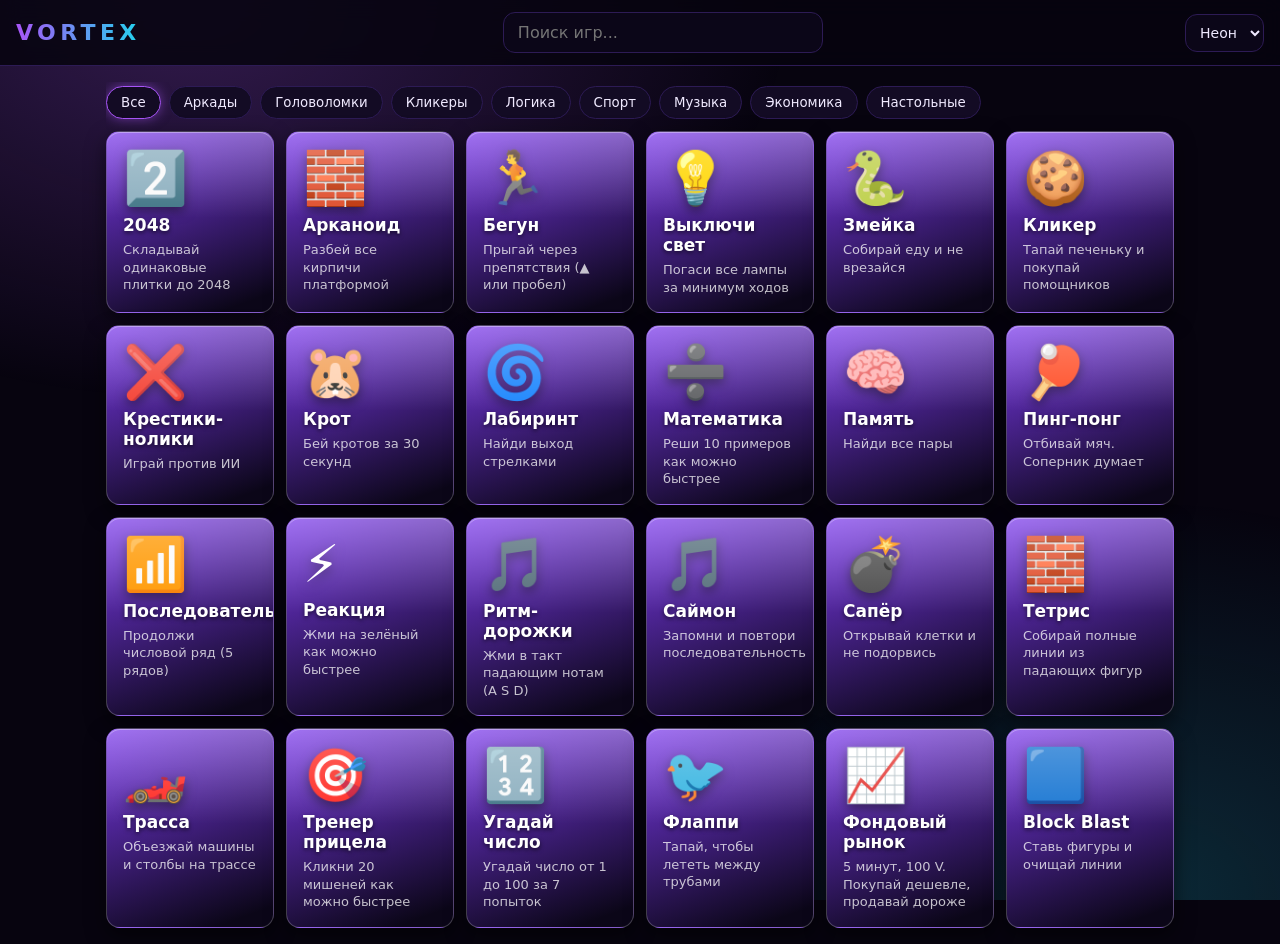
==== commit 9b7ad6f6: "Add files via upload" ====
--- a/index.html
+++ b/index.html
@@ -79,6 +79,20 @@
 body.theme-ps2 .logo{background:linear-gradient(180deg,#ffffff,#93c5fd);-webkit-background-clip:text;background-clip:text}
 .sel{padding:9px 10px;border-radius:12px;border:1px solid var(--line);background:#0b0618;color:var(--tx);font-size:14px}
 
+/* Block Blast */
+.bb{display:grid;gap:3px;padding:8px;background:#0b0618;border:1px solid var(--line);border-radius:14px}
+.bcell{width:40px;height:40px;border-radius:6px;border:1px solid #2d1b55;background:#130b24;cursor:pointer;padding:0}
+.piece{display:grid;gap:2px;padding:8px;border:1px solid var(--line);border-radius:12px;background:#130b24;cursor:pointer}
+.piece.sel{border-color:var(--n);box-shadow:0 0 12px var(--n)}
+.piece.used{opacity:.2;cursor:default}
+.pc{width:14px;height:14px;border-radius:3px}
+/* 2048 */
+.g2048{display:grid;grid-template-columns:repeat(4,78px);gap:8px;padding:10px;background:#2d1b55;border-radius:14px;touch-action:none}
+.tile{width:78px;height:78px;border-radius:10px;display:grid;place-items:center;font-weight:900;color:#fff;transition:background .15s}
+/* Крот */
+.mole-grid{display:grid;grid-template-columns:repeat(3,96px);gap:10px}
+.mole-grid .mcell{aspect-ratio:1;font-size:44px;border-radius:50%}
+
 </style></head>
 <body class="theme-neon">
 <header class="top">
@@ -134,6 +148,91 @@
 
 </script>
 <script>
+// Тренер прицела: кликни 20 мишеней как можно быстрее. Показываем среднее время реакции.
+registerGame('aim', {
+  title:'Тренер прицела', cat:'Аркады', emoji:'🎯', desc:'Кликни 20 мишеней как можно быстрее',
+  start(el){
+    const W=360,H=320;
+    const area=document.createElement('div');
+    area.style.cssText=`width:${W}px;height:${H}px;max-width:100%;position:relative;background:#0b0618;border:1px solid var(--line);border-radius:14px;overflow:hidden`;
+    el.appendChild(area);
+    const info=msg(el,'Нажми «Старт», затем жми на мишени');
+    let n=0,times=[],spawnT=0,run=false;
+    const spawn=()=>{
+      area.innerHTML='';
+      const s=30+rnd(30),b=document.createElement('button');
+      b.style.cssText=`position:absolute;width:${s}px;height:${s}px;border-radius:50%;border:0;cursor:pointer;left:${rnd(W-s)}px;top:${rnd(H-s)}px;background:radial-gradient(circle,#fff 0 15%,#ef4444 16% 60%,#fff 61% 70%,#ef4444 71%)`;
+      b.onpointerdown=()=>{times.push(performance.now()-spawnT);n++;info.textContent=`Мишень ${n} из 20`;if(n>=20)finish();else spawn()};
+      area.appendChild(b);spawnT=performance.now();
+    };
+    const finish=()=>{
+      run=false;area.innerHTML='';
+      const avg=Math.round(times.reduce((a,b)=>a+b,0)/times.length),best=Math.round(Math.min(...times));
+      info.textContent=`Среднее: ${avg} мс · Лучшее: ${best} мс`;
+    };
+    const start=()=>{n=0;times=[];run=true;spawn();info.textContent='Мишень 0 из 20'};
+    btn(el,'Старт',start,'big2');
+    return()=>{run=false;area.innerHTML=''};
+  }
+});
+
+// Block Blast: выбери фигуру снизу и нажми на клетку поля. Заполненные линии исчезают.
+registerGame('blockblast', {
+  title:'Block Blast', cat:'Головоломки', emoji:'🟦', desc:'Ставь фигуры и очищай линии',
+  start(el){
+    const N=8;
+    const SHAPES=[[[1]],[[1,1]],[[1],[1]],[[1,1,1]],[[1],[1],[1]],[[1,1],[1,1]],[[1,1,1],[0,1,0]],[[1,0],[1,1]],[[1,1,1,1]],[[1,1,0],[0,1,1]],[[1,1,1],[1,0,0]]];
+    const COLS=['#22d3ee','#a855f7','#f472b6','#22c55e','#eab308','#f97316','#3b82f6'];
+    let grid,tray,sel=null,score=0,over=false;
+    const info=msg(el,'');
+    const board=document.createElement('div');board.className='bb';
+    board.style.gridTemplateColumns=`repeat(${N},40px)`;el.appendChild(board);
+    const trayEl=document.createElement('div');trayEl.className='row';el.appendChild(trayEl);
+    const fitsAt=(m,r0,c0)=>m.every((row,i)=>row.every((v,j)=>!v||(r0+i>=0&&r0+i<N&&c0+j>=0&&c0+j<N&&!grid[r0+i][c0+j])));
+    const canPlaceAny=m=>{for(let r=0;r<N;r++)for(let c=0;c<N;c++)if(fitsAt(m,r,c))return true;return false};
+    const newTray=()=>{tray=[0,1,2].map(()=>({m:SHAPES[rnd(SHAPES.length)],c:COLS[rnd(COLS.length)],used:false}))};
+    const place=(r,c)=>{
+      if(over||sel===null)return;
+      const p=tray[sel];if(!p||p.used)return;
+      const r0=r-Math.floor(p.m.length/2),c0=c-Math.floor(p.m[0].length/2);
+      if(!fitsAt(p.m,r0,c0))return;
+      p.m.forEach((row,i)=>row.forEach((v,j)=>{if(v)grid[r0+i][c0+j]=p.c}));
+      score+=p.m.flat().reduce((a,b)=>a+b,0);
+      p.used=true;sel=null;
+      const full=[];
+      for(let i=0;i<N;i++){if(grid[i].every(Boolean))full.push(['r',i]);}
+      for(let j=0;j<N;j++){if(grid.every(row=>row[j]))full.push(['c',j]);}
+      full.forEach(([t,i])=>{for(let k=0;k<N;k++){const rr=t==='r'?i:k,cc=t==='r'?k:i;grid[rr][cc]=''}});
+      if(full.length)score+=full.length*10*full.length;
+      if(tray.every(t=>t.used))newTray();
+      if(!tray.some(t=>!t.used&&canPlaceAny(t.m)))over=true;
+      draw();
+    };
+    const draw=()=>{
+      board.innerHTML='';
+      for(let r=0;r<N;r++)for(let c=0;c<N;c++){
+        const b=document.createElement('button');b.className='bcell';
+        if(grid[r][c]){b.style.background=grid[r][c];b.style.boxShadow='inset 0 0 0 2px rgba(255,255,255,.25)'}
+        b.onclick=()=>place(r,c);board.appendChild(b);
+      }
+      trayEl.innerHTML='';
+      tray.forEach((p,i)=>{
+        const d=document.createElement('div');
+        d.className='piece'+(sel===i?' sel':'')+(p.used?' used':'');
+        d.style.gridTemplateColumns=`repeat(${p.m[0].length},14px)`;
+        p.m.forEach(row=>row.forEach(v=>{const x=document.createElement('div');x.className='pc';x.style.background=v?p.c:'transparent';d.appendChild(x)}));
+        d.onclick=()=>{if(!p.used&&!over){sel=sel===i?null:i;draw()}};
+        trayEl.appendChild(d);
+      });
+      info.textContent=over?`Ходов больше нет. Очки: ${score}`:`Очки: ${score}${sel===null?' · Выбери фигуру снизу':' · Нажми клетку поля'}`;
+      if(over){const rb=btn(trayEl,'Новая игра',reset)}
+    };
+    const reset=()=>{grid=Array.from({length:N},()=>Array(N).fill(''));score=0;over=false;sel=null;newTray();draw()};
+    reset();
+    return()=>{};
+  }
+});
+
 // Игра «Арканоид». Файл появится на сайте сам, как только лежит в папке games/.
 // Функции rnd, cv, btn, msg, row, controls и registerGame берутся из lib.js.
 registerGame('breakout', {title:'Арканоид',cat:'Аркады',emoji:'🧱',desc:'Разбей все кирпичи платформой',start(el){
@@ -206,6 +305,126 @@
   return()=>clearInterval(t);
 }});
 
+// Флаппи: тапай или жми пробел, чтобы лететь между трубами.
+registerGame('flappy', {
+  title:'Флаппи', cat:'Аркады', emoji:'🐦', desc:'Тапай, чтобы лететь между трубами',
+  start(el){
+    const W=320,H=480,BX=80,BR=12,GAP=130;
+    const c=cv(el,W,H),g=c.getContext('2d');c.style.touchAction='none';
+    let by,vy,pipes,score,over,fr,started;
+    const reset=()=>{by=H/2;vy=0;pipes=[];score=0;over=false;fr=0;started=false};
+    reset();
+    const flap=()=>{if(over){reset();return}started=true;vy=-7};
+    c.onpointerdown=e=>{e.preventDefault();flap()};
+    const kd=e=>{if(e.key===' '||e.key==='ArrowUp'){e.preventDefault();flap()}};
+    addEventListener('keydown',kd);
+    const draw=()=>{
+      g.fillStyle='#0b0618';g.fillRect(0,0,W,H);
+      g.fillStyle='#22c55e';pipes.forEach(p=>{g.fillRect(p.x,0,40,p.top);g.fillRect(p.x,p.top+GAP,40,H-p.top-GAP)});
+      g.fillStyle='#facc15';g.beginPath();g.arc(BX,by,BR,0,7);g.fill();
+      g.fillStyle='#fff';g.font='bold 24px sans-serif';g.textAlign='center';g.fillText(String(score),W/2,40);
+      if(!started&&!over)g.fillText('Тапни, чтобы начать',W/2,H/2+60);
+      if(over){g.fillStyle='rgba(0,0,0,.6)';g.fillRect(0,0,W,H);g.fillStyle='#fff';g.font='bold 18px sans-serif';g.fillText('Конец. Тапни для новой игры',W/2,H/2)}
+      g.textAlign='left';
+    };
+    const t=setInterval(()=>{
+      if(over||!started){draw();return}
+      fr++;vy+=0.4;by+=vy;
+      if(fr%90===0)pipes.push({x:W,top:60+rnd(H-GAP-120),passed:false});
+      pipes.forEach(p=>p.x-=2.5);
+      pipes.forEach(p=>{if(!p.passed&&p.x+40<BX){p.passed=true;score++}});
+      pipes=pipes.filter(p=>p.x>-50);
+      if(by+BR>H||by-BR<0)over=true;
+      pipes.forEach(p=>{if(BX+BR>p.x&&BX-BR<p.x+40&&(by-BR<p.top||by+BR>p.top+GAP))over=true});
+      draw();
+    },16);
+    draw();
+    return()=>{clearInterval(t);removeEventListener('keydown',kd);c.onpointerdown=null};
+  }
+});
+
+// 2048: стрелками (или свайпом по полю) сдвигай плитки. Совпадающие числа складываются.
+registerGame('g2048', {
+  title:'2048', cat:'Головоломки', emoji:'2️⃣', desc:'Складывай одинаковые плитки до 2048',
+  start(el){
+    const N=4;
+    let g,score=0,over=false,won=false;
+    const info=msg(el,'');
+    const board=document.createElement('div');board.className='g2048';el.appendChild(board);
+    const COL={2:'#334155',4:'#475569',8:'#f97316',16:'#f59e0b',32:'#ef4444',64:'#dc2626',128:'#eab308',256:'#84cc16',512:'#22c55e',1024:'#06b6d4',2048:'#a855f7'};
+    const add=()=>{const e=[];g.forEach((row,r)=>row.forEach((v,c)=>{if(!v)e.push([r,c])}));if(!e.length)return;const[r,c]=e[rnd(e.length)];g[r][c]=Math.random()<0.9?2:4};
+    const canMove=()=>{for(let r=0;r<N;r++)for(let c=0;c<N;c++){const v=g[r][c];if(!v)return true;if(c+1<N&&g[r][c+1]===v)return true;if(r+1<N&&g[r+1][c]===v)return true}return false};
+    const slide=line=>{
+      const a=line.filter(Boolean),out=[];let gained=0;
+      for(let i=0;i<a.length;i++){if(a[i]&&a[i]===a[i+1]){out.push(a[i]*2);gained+=a[i]*2;i++}else out.push(a[i])}
+      while(out.length<N)out.push(0);
+      return{row:out,gained};
+    };
+    const move=dir=>{
+      if(over)return;
+      const pos=(i,j)=>{switch(dir){case 'left':return[i,j];case 'right':return[i,N-1-j];case 'up':return[j,i];default:return[N-1-j,i]}};
+      let moved=false;
+      for(let i=0;i<N;i++){
+        const line=[];for(let j=0;j<N;j++){const[r,c]=pos(i,j);line.push(g[r][c])}
+        const res=slide(line);
+        res.row.forEach((v,j)=>{const[r,c]=pos(i,j);if(g[r][c]!==v)moved=true;g[r][c]=v});
+        score+=res.gained;
+      }
+      if(moved)add();
+      if(!won&&g.flat().includes(2048)){won=true}
+      if(!canMove())over=true;
+      draw();
+    };
+    const draw=()=>{
+      board.innerHTML='';
+      g.flat().forEach(v=>{const t=document.createElement('div');t.className='tile';
+        if(v){t.textContent=v;t.style.background=COL[v]||'#7c3aed';t.style.fontSize=v>=1000?'18px':v>=100?'20px':'24px'}
+        else t.style.background='rgba(255,255,255,.04)';
+        board.appendChild(t)});
+      info.textContent=`Очки: ${score}`+(over?' · Ходов нет. Нажми «Заново»':won?' · Ты собрал 2048! Можно продолжать':'');
+    };
+    const reset=()=>{g=Array.from({length:N},()=>Array(N).fill(0));score=0;over=false;won=false;add();add();draw()};
+    const dirs={ArrowLeft:'left',ArrowRight:'right',ArrowUp:'up',ArrowDown:'down',a:'left',d:'right',w:'up',s:'down',A:'left',D:'right',W:'up',S:'down'};
+    const kd=e=>{const d=dirs[e.key];if(d){e.preventDefault();move(d)}};
+    addEventListener('keydown',kd);
+    const ctl=controls(el,(k,on)=>{if(on)move(k)});
+    let sx=0,sy=0;
+    board.addEventListener('pointerdown',e=>{sx=e.clientX;sy=e.clientY});
+    board.addEventListener('pointerup',e=>{const dx=e.clientX-sx,dy=e.clientY-sy;if(Math.max(Math.abs(dx),Math.abs(dy))<30)return;
+      if(Math.abs(dx)>Math.abs(dy))move(dx>0?'right':'left');else move(dy>0?'down':'up')});
+    const bar=row(el);btn(bar,'Заново',reset);
+    reset();
+    return()=>{removeEventListener('keydown',kd);ctl()};
+  }
+});
+
+// Угадай число: компьютер загадал число от 1 до 100, у тебя 7 попыток.
+registerGame('guess', {
+  title:'Угадай число', cat:'Логика', emoji:'🔢', desc:'Угадай число от 1 до 100 за 7 попыток',
+  start(el){
+    let x,a=0,over=false;
+    const info=msg(el,'');
+    const inp=document.createElement('input');inp.type='number';inp.inputMode='numeric';inp.placeholder='Твой вариант';
+    inp.style.cssText='width:200px;padding:10px;border-radius:12px;border:1px solid var(--line);background:#0b0618;color:var(--tx);font-size:18px;text-align:center';
+    el.appendChild(inp);
+    const go=()=>{
+      if(over||inp.value==='')return;
+      const v=+inp.value;a++;
+      if(v===x){over=true;info.textContent=`Угадал за ${a} попыток! Очки: ${Math.max(0,8-a)*15}`}
+      else if(a>=7){over=true;info.textContent=`Не угадал. Было ${x}`}
+      else info.textContent=(v<x?'Больше ⬆️':'Меньше ⬇️')+` · Осталось попыток: ${7-a}`;
+      inp.value='';inp.focus();
+    };
+    const reset=()=>{x=1+rnd(100);a=0;over=false;inp.value='';info.textContent='Загадано число от 1 до 100. Попыток: 7'};
+    inp.onkeydown=e=>{if(e.key==='Enter')go()};
+    const bar=row(el);
+    btn(bar,'Проверить',go,'big2');
+    btn(bar,'Заново',reset);
+    reset();
+    return()=>{};
+  }
+});
+
 // Трасса: едешь по дороге, объезжаешь машины и столбы стрелками ◀ ▶.
 registerGame('highway', {
   title:'Трасса', cat:'Аркады', emoji:'🏎️', desc:'Объезжай машины и столбы на трассе',
@@ -274,6 +493,120 @@
   }
 });
 
+// Выключи свет: нажатие переключает лампу и соседние. Погаси все лампы.
+registerGame('lights', {
+  title:'Выключи свет', cat:'Головоломки', emoji:'💡', desc:'Погаси все лампы за минимум ходов',
+  start(el){
+    const N=5;
+    let g,moves=0;
+    const info=msg(el,'');
+    const board=document.createElement('div');board.className='mboard';
+    board.style.gridTemplateColumns=`repeat(${N},1fr)`;board.style.maxWidth='300px';el.appendChild(board);
+    const toggle=(r,c)=>{[[0,0],[1,0],[-1,0],[0,1],[0,-1]].forEach(([dr,dc])=>{const rr=r+dr,cc=c+dc;if(rr>=0&&cc>=0&&rr<N&&cc<N)g[rr][cc]=!g[rr][cc]})};
+    const won=()=>g.every(row=>row.every(v=>!v));
+    const draw=()=>{
+      board.innerHTML='';
+      g.forEach((row,r)=>row.forEach((on,c)=>{
+        const x=document.createElement('button');x.className='mcell';
+        x.style.background=on?'#facc15':'#1b0f33';x.style.boxShadow=on?'0 0 12px #facc15':'none';
+        x.onclick=()=>press(r,c);board.appendChild(x);
+      }));
+      info.textContent=won()?`Готово за ${moves} ходов!`:`Ходов: ${moves}`;
+    };
+    const press=(r,c)=>{if(won())return;toggle(r,c);moves++;draw()};
+    const reset=()=>{
+      g=Array.from({length:N},()=>Array(N).fill(false));moves=0;
+      // случайные нажатия от погашенного поля: такая позиция гарантированно решаема
+      for(let i=0;i<8;i++)toggle(rnd(N),rnd(N));
+      draw();
+    };
+    reset();
+    btn(el,'Новая',reset);
+    return()=>{};
+  }
+});
+
+// Математика: 10 примеров на время. Вводи ответ и жми Enter.
+registerGame('math', {
+  title:'Математика', cat:'Логика', emoji:'➗', desc:'Реши 10 примеров как можно быстрее',
+  start(el){
+    let q='',ans=0,i=10,ok=0,t0=0;
+    const info=msg(el,'Нажми «Старт»');
+    const qEl=document.createElement('div');qEl.style.cssText='font-size:32px;font-weight:900;margin:12px 0;text-align:center';el.appendChild(qEl);
+    const inp=document.createElement('input');inp.type='number';inp.inputMode='numeric';
+    inp.style.cssText='width:200px;padding:10px;border-radius:12px;border:1px solid var(--line);background:#0b0618;color:var(--tx);font-size:18px;text-align:center';
+    el.appendChild(inp);
+    const gen=()=>{const a=1+rnd(12),b=1+rnd(12),o=rnd(3);
+      return o===0?[`${a} + ${b}`,a+b]:o===1?[`${a*b} ÷ ${b}`,a]:[`${a} × ${b}`,a*b]};
+    const next=()=>{[q,ans]=gen();qEl.textContent=`${q} = ?`;inp.value='';inp.focus()};
+    const start=()=>{i=0;ok=0;t0=Date.now();next();info.textContent='Пример 1 из 10'};
+    const answer=()=>{
+      if(i>=10||inp.value==='')return;
+      if(+inp.value===ans)ok++;
+      i++;
+      if(i>=10){qEl.textContent='';info.textContent=`Верно: ${ok} из 10 · Время: ${((Date.now()-t0)/1000).toFixed(1)} с`;return}
+      info.textContent=`Пример ${i+1} из 10 · Верно: ${ok}`;next();
+    };
+    inp.onkeydown=e=>{if(e.key==='Enter')answer()};
+    const bar=row(el);
+    btn(bar,'Ответить',answer);
+    btn(bar,'Старт',start,'big2');
+    return()=>{};
+  }
+});
+
+// Лабиринт: найди выход (зелёный квадрат) стрелками. Каждый уровень — новый лабиринт.
+registerGame('maze', {
+  title:'Лабиринт', cat:'Головоломки', emoji:'🌀', desc:'Найди выход стрелками',
+  start(el){
+    const N=11,S=26,W=N*S,H=N*S;
+    const c=cv(el,W,H),g=c.getContext('2d');
+    const info=msg(el,'');
+    let walls,px,py,lvl=1;
+    const make=()=>{
+      const cells=Array.from({length:N},()=>Array.from({length:N},()=>({n:1,s:1,e:1,w:1,v:false})));
+      const stack=[[0,0]];cells[0][0].v=true;
+      while(stack.length){
+        const[x,y]=stack[stack.length-1];const nb=[];
+        if(y>0&&!cells[y-1][x].v)nb.push([x,y-1,'n','s']);
+        if(y<N-1&&!cells[y+1][x].v)nb.push([x,y+1,'s','n']);
+        if(x>0&&!cells[y][x-1].v)nb.push([x-1,y,'w','e']);
+        if(x<N-1&&!cells[y][x+1].v)nb.push([x+1,y,'e','w']);
+        if(!nb.length){stack.pop();continue}
+        const[nx,ny,d,od]=nb[rnd(nb.length)];
+        cells[y][x][d]=0;cells[ny][nx][od]=0;cells[ny][nx].v=true;stack.push([nx,ny]);
+      }
+      walls=cells;
+    };
+    const draw=()=>{
+      g.fillStyle='#0b0618';g.fillRect(0,0,W,H);
+      g.fillStyle='#22c55e';g.fillRect((N-1)*S+6,(N-1)*S+6,S-12,S-12);
+      g.strokeStyle='#a855f7';g.lineWidth=3;
+      for(let y=0;y<N;y++)for(let x=0;x<N;x++){
+        const cl=walls[y][x],X=x*S,Y=y*S;g.beginPath();
+        if(cl.n){g.moveTo(X,Y);g.lineTo(X+S,Y)}
+        if(cl.s){g.moveTo(X,Y+S);g.lineTo(X+S,Y+S)}
+        if(cl.w){g.moveTo(X,Y);g.lineTo(X,Y+S)}
+        if(cl.e){g.moveTo(X+S,Y);g.lineTo(X+S,Y+S)}
+        g.stroke();
+      }
+      g.fillStyle='#22d3ee';g.beginPath();g.arc(px*S+S/2,py*S+S/2,S/3,0,7);g.fill();
+    };
+    const reset=()=>{make();px=0;py=0;info.textContent=`Уровень ${lvl} · Стрелками к зелёному квадрату`;draw()};
+    const dirs={up:['n',0,-1],down:['s',0,1],left:['w',-1,0],right:['e',1,0]};
+    const move=k=>{
+      if(!walls)return;
+      const[side,dx,dy]=dirs[k];
+      if(walls[py][px][side])return;
+      px+=dx;py+=dy;
+      if(px===N-1&&py===N-1){lvl++;reset()}else draw();
+    };
+    const ctl=controls(el,(k,on)=>{if(on)move(k)});
+    reset();
+    return()=>{ctl()};
+  }
+});
+
 // Игра «Память». Файл появится на сайте сам, как только лежит в папке games/.
 // Функции rnd, cv, btn, msg, row, controls и registerGame берутся из lib.js.
 registerGame('memory', {title:'Память',cat:'Головоломки',emoji:'🧠',desc:'Найди все пары',start(el){
@@ -349,6 +682,27 @@
   init();
   return()=>{};
 }});
+
+// Крот: за 30 секунд бей кротов, которые появляются в ячейках.
+registerGame('mole', {
+  title:'Крот', cat:'Аркады', emoji:'🐹', desc:'Бей кротов за 30 секунд',
+  start(el){
+    const info=msg(el,'Нажми «Старт», бей кротов за 30 секунд');
+    const grid=document.createElement('div');grid.className='mole-grid';el.appendChild(grid);
+    const cells=[];
+    let score=0,left=30,active=-1,run=false,t=null,pt=null;
+    const render=()=>{info.textContent=`Очки: ${score} · Осталось: ${left} с`};
+    const pop=()=>{cells.forEach(c=>c.textContent='');active=rnd(9);cells[active].textContent='🐹'};
+    const hit=i=>{if(!run||active!==i)return;score++;active=-1;cells[i].textContent='💥';setTimeout(()=>{cells[i].textContent=''},200);render()};
+    for(let i=0;i<9;i++){const b=document.createElement('button');b.className='mcell';b.onclick=()=>hit(i);grid.appendChild(b);cells.push(b)}
+    const finish=()=>{run=false;clearInterval(t);clearInterval(pt);cells.forEach(c=>c.textContent='');info.textContent=`Время вышло! Очки: ${score}. Нажми «Старт»`};
+    const start=()=>{score=0;left=30;run=true;clearInterval(t);clearInterval(pt);pop();render();
+      t=setInterval(()=>{left--;if(left<=0){finish();return}render()},1000);
+      pt=setInterval(()=>{if(run)pop()},650)};
+    btn(el,'Старт',start,'big2');
+    return()=>{run=false;clearInterval(t);clearInterval(pt)};
+  }
+});
 
 // Игра «Пинг-понг». Файл появится на сайте сам, как только лежит в папке games/.
 // Функции rnd, cv, btn, msg, row, controls и registerGame берутся из lib.js.
@@ -559,6 +913,38 @@
   }
 });
 
+// Последовательность: продолжи числовой ряд. 5 рядов, вводи следующее число.
+registerGame('sequence', {
+  title:'Последовательность', cat:'Логика', emoji:'📶', desc:'Продолжи числовой ряд (5 рядов)',
+  start(el){
+    let ans=0,i=5,ok=0;
+    const info=msg(el,'Нажми «Старт»');
+    const qEl=document.createElement('div');qEl.style.cssText='font-size:26px;font-weight:900;margin:12px 0;text-align:center';el.appendChild(qEl);
+    const inp=document.createElement('input');inp.type='number';inp.inputMode='numeric';
+    inp.style.cssText='width:200px;padding:10px;border-radius:12px;border:1px solid var(--line);background:#0b0618;color:var(--tx);font-size:18px;text-align:center';
+    el.appendChild(inp);
+    const gen=()=>{
+      const t=rnd(3),s=1+rnd(9),d=2+rnd(6),r=2+rnd(2),k=[0,1,2,3,4,5];
+      const a=t===0?k.map(j=>s+d*j):t===1?k.map(j=>s*Math.pow(r,j)):k.map(j=>(s+j)*(s+j));
+      return[a.slice(0,5).join(', ')+', ...',a[5]];
+    };
+    const next=()=>{const g=gen();qEl.textContent=g[0];ans=g[1];inp.value='';inp.focus()};
+    const start=()=>{i=0;ok=0;next();info.textContent='Ряд 1 из 5'};
+    const answer=()=>{
+      if(i>=5||inp.value==='')return;
+      if(+inp.value===ans)ok++;
+      i++;
+      if(i>=5){qEl.textContent='';info.textContent=`Верно: ${ok} из 5`;return}
+      info.textContent=`Ряд ${i+1} из 5 · Верно: ${ok}`;next();
+    };
+    inp.onkeydown=e=>{if(e.key==='Enter')answer()};
+    const bar=row(el);
+    btn(bar,'Ответить',answer);
+    btn(bar,'Старт',start,'big2');
+    return()=>{};
+  }
+});
+
 // Игра «Саймон». Файл появится на сайте сам, как только лежит в папке games/.
 // Функции rnd, cv, btn, msg, row, controls и registerGame берутся из lib.js.
 registerGame('simon', {title:'Саймон',cat:'Головоломки',emoji:'🎵',desc:'Запомни и повтори последовательность',start(el){
@@ -677,6 +1063,71 @@
   return()=>clearInterval(timer);
 }});
 
+// Тетрис: фигуры падают, собирай полные линии. Стрелки или кнопки внизу. ▲ — поворот. Кнопка «Сброс» — мгновенно вниз.
+registerGame('tetris', {
+  title:'Тетрис', cat:'Головоломки', emoji:'🧱', desc:'Собирай полные линии из падающих фигур',
+  start(el){
+    const C=10,R=20,S=22;
+    const c=cv(el,C*S,R*S),g=c.getContext('2d');
+    const SH={I:[[1,1,1,1]],O:[[1,1],[1,1]],T:[[0,1,0],[1,1,1]],S:[[0,1,1],[1,1,0]],Z:[[1,1,0],[0,1,1]],J:[[1,0,0],[1,1,1]],L:[[0,0,1],[1,1,1]]};
+    const COL={I:'#22d3ee',O:'#fde047',T:'#a855f7',S:'#22c55e',Z:'#ef4444',J:'#3b82f6',L:'#f97316'};
+    const KEYS=Object.keys(SH);
+    let board,cur,nx,score,lines,over,timer=null,level=0;
+    const info=msg(el,'');
+    const rot=m=>m[0].map((_,i)=>m.map(r=>r[i]).reverse());
+    const fits=(m,x,y)=>m.every((row,i)=>row.every((v,j)=>!v||(x+j>=0&&x+j<C&&y+i<R&&(y+i<0||!board[y+i][x+j]))));
+    const newPiece=()=>{const k=nx;nx=KEYS[rnd(KEYS.length)];return{k,m:SH[k],x:Math.floor((C-SH[k][0].length)/2),y:-1}};
+    const draw=()=>{
+      g.fillStyle='#0b0618';g.fillRect(0,0,C*S,R*S);
+      g.strokeStyle='rgba(255,255,255,.04)';
+      for(let i=0;i<=C;i++){g.beginPath();g.moveTo(i*S,0);g.lineTo(i*S,R*S);g.stroke()}
+      for(let j=0;j<=R;j++){g.beginPath();g.moveTo(0,j*S);g.lineTo(C*S,j*S);g.stroke()}
+      board.forEach((row,r)=>row.forEach((k,cc)=>{if(k){g.fillStyle=COL[k];g.fillRect(cc*S+1,r*S+1,S-2,S-2)}}));
+      if(cur&&!over)cur.m.forEach((row,i)=>row.forEach((v,j)=>{if(v&&cur.y+i>=0){g.fillStyle=COL[cur.k];g.fillRect((cur.x+j)*S+1,(cur.y+i)*S+1,S-2,S-2)}}));
+      if(over){g.fillStyle='rgba(0,0,0,.65)';g.fillRect(0,0,C*S,R*S);g.fillStyle='#fff';g.textAlign='center';g.font='bold 18px sans-serif';
+        g.fillText('Игра окончена',C*S/2,R*S/2-6);g.fillText('Стрелка — новая игра',C*S/2,R*S/2+18);g.textAlign='left'}
+      info.textContent=`Очки: ${score} · Линии: ${lines} · Уровень: ${level+1} · Следующая: ${nx}`;
+    };
+    const startTimer=()=>{clearInterval(timer);timer=setInterval(()=>tickDown(),Math.max(90,520-level*45))};
+    const lock=()=>{
+      cur.m.forEach((row,i)=>row.forEach((v,j)=>{if(v&&cur.y+i>=0)board[cur.y+i][cur.x+j]=cur.k}));
+      let cleared=0;board=board.filter(r=>{const full=r.every(Boolean);if(full)cleared++;return!full});
+      while(board.length<R)board.unshift(Array(C).fill(''));
+      if(cleared){lines+=cleared;score+=[0,100,300,500,800][cleared]*(level+1);
+        const nl=Math.floor(lines/10);if(nl!==level){level=nl;startTimer()}}
+      cur=newPiece();
+      if(!fits(cur.m,cur.x,cur.y)){over=true;clearInterval(timer)}
+    };
+    const move=(dx,dy)=>{if(over||!cur)return false;if(fits(cur.m,cur.x+dx,cur.y+dy)){cur.x+=dx;cur.y+=dy;return true}return false};
+    const tickDown=()=>{if(over)return;if(!move(0,1))lock();draw()};
+    const rotate=()=>{if(over)return;const m=rot(cur.m);for(const kick of [0,-1,1,-2,2]){if(fits(m,cur.x+kick,cur.y)){cur.m=m;cur.x+=kick;break}}};
+    const hardDrop=()=>{if(over)return;let d=0;while(move(0,1))d++;score+=d*2;lock();draw()};
+    const reset=()=>{board=Array.from({length:R},()=>Array(C).fill(''));score=0;lines=0;level=0;over=false;nx=KEYS[rnd(KEYS.length)];cur=newPiece();startTimer();draw()};
+    const act=k=>{
+      if(over)return;
+      if(k==='left')move(-1,0);
+      if(k==='right')move(1,0);
+      if(k==='down'){if(move(0,1))score+=1;else lock()}
+      if(k==='up')rotate();
+      draw();
+    };
+    const rt={};
+    const press=(k,on)=>{
+      if(over){if(on)reset();return}
+      if(k==='up'){if(on)act(k);return}
+      if(!on){clearTimeout(rt[k]);clearInterval(rt[k+'i']);return}
+      act(k);
+      rt[k]=setTimeout(()=>{rt[k+'i']=setInterval(()=>act(k),70)},250);
+    };
+    const ctl=controls(el,press);
+    const bar=row(el);
+    btn(bar,'⬇ Сброс',()=>{if(over)reset();else hardDrop()});
+    btn(bar,'Заново',reset);
+    reset();
+    return()=>{clearInterval(timer);Object.keys(rt).forEach(k=>{clearTimeout(rt[k]);clearInterval(rt[k+'i']);});ctl()};
+  }
+});
+
 // Игра «Крестики-нолики». Файл появится на сайте сам, как только лежит в папке games/.
 // Функции rnd, cv, btn, msg, row, controls и registerGame берутся из lib.js.
 registerGame('ttt', {title:'Крестики-нолики',cat:'Настольные',emoji:'❌',desc:'Играй против ИИ',start(el){
@@ -719,7 +1170,7 @@
 
 // Запасной список на случай, если список файлов с GitHub не загрузился (например, офлайн).
 // Новые игры и так находятся сами через GitHub; этот список используется только как запасной.
-const FALLBACK_GAMES=['breakout','clicker','highway','memory','mines','pong','reaction','rhythm','runner','simon','snake','stock','ttt'];
+const FALLBACK_GAMES=['aim','blockblast','breakout','clicker','flappy','g2048','guess','highway','lights','math','maze','memory','mines','mole','pong','reaction','rhythm','runner','sequence','simon','snake','stock','tetris','ttt'];
 
 function repoInfo(){
   const host=location.hostname, parts=location.pathname.split('/').filter(Boolean);
